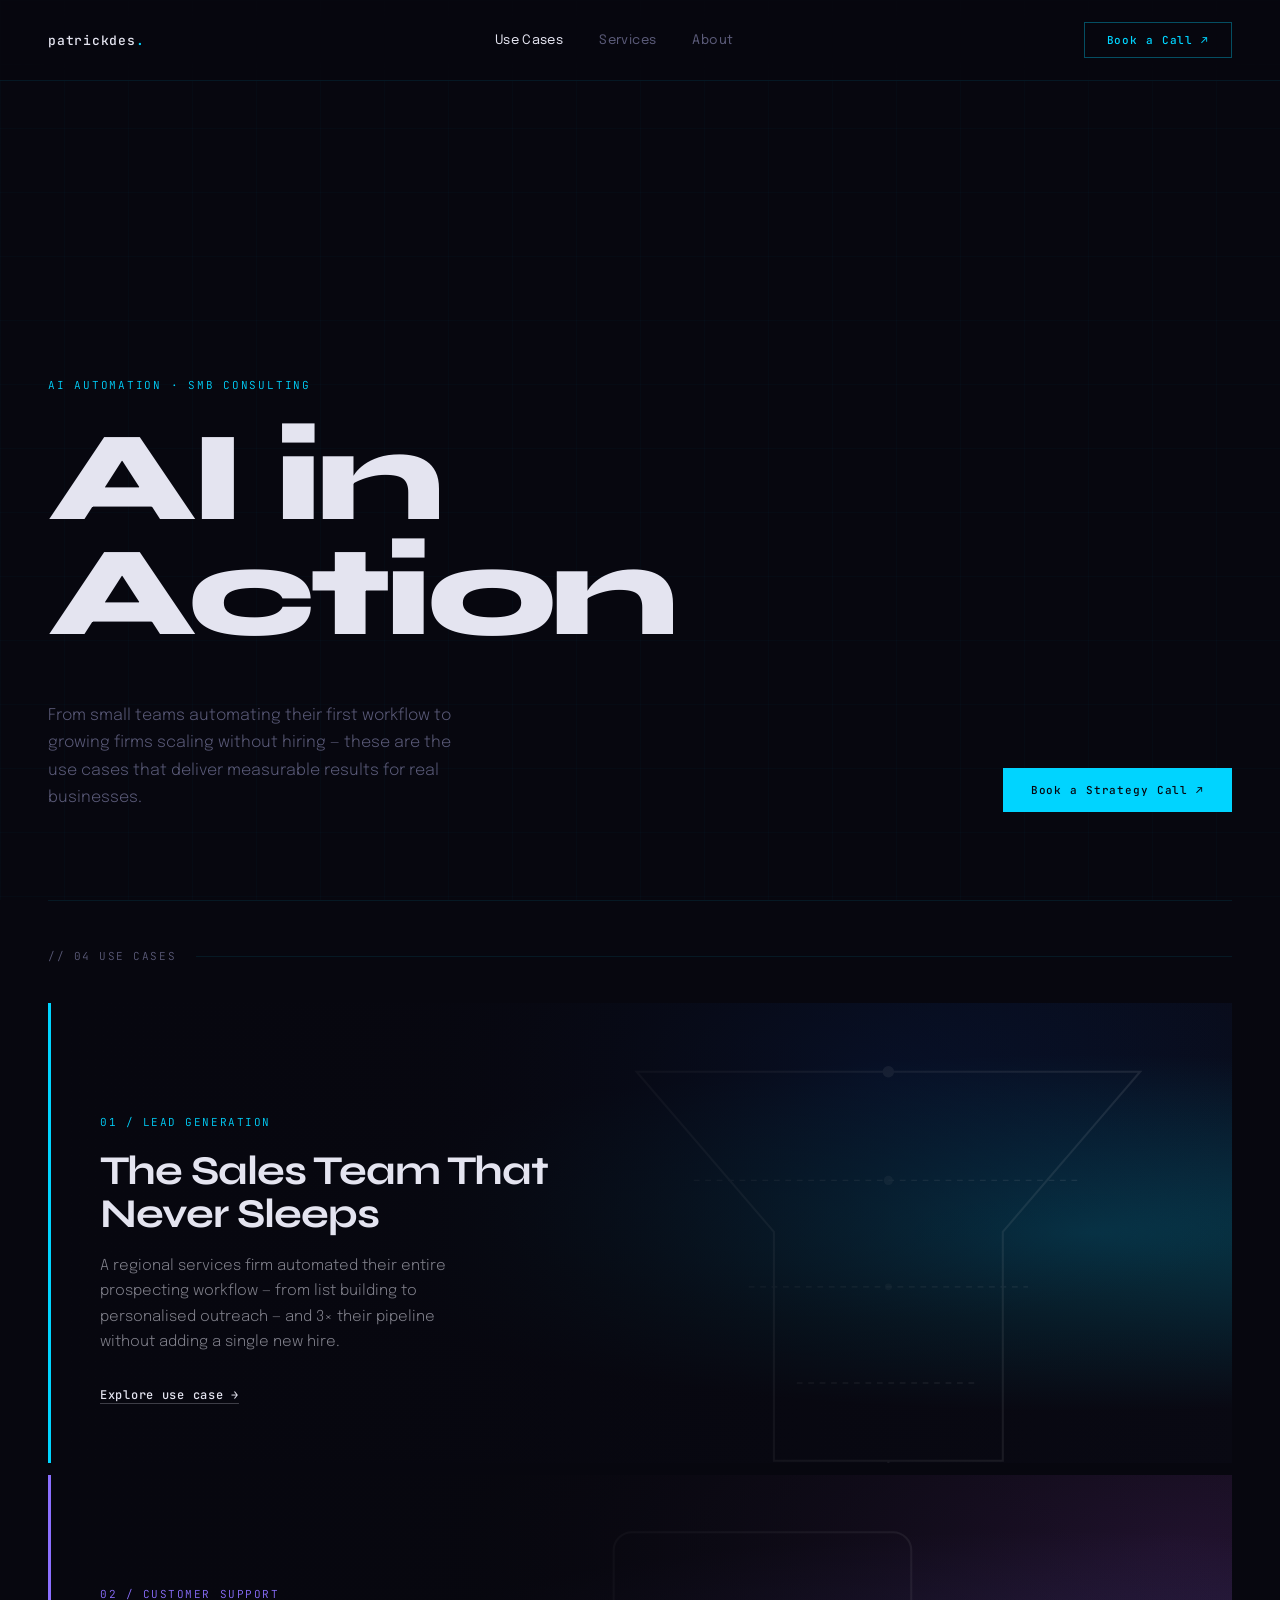
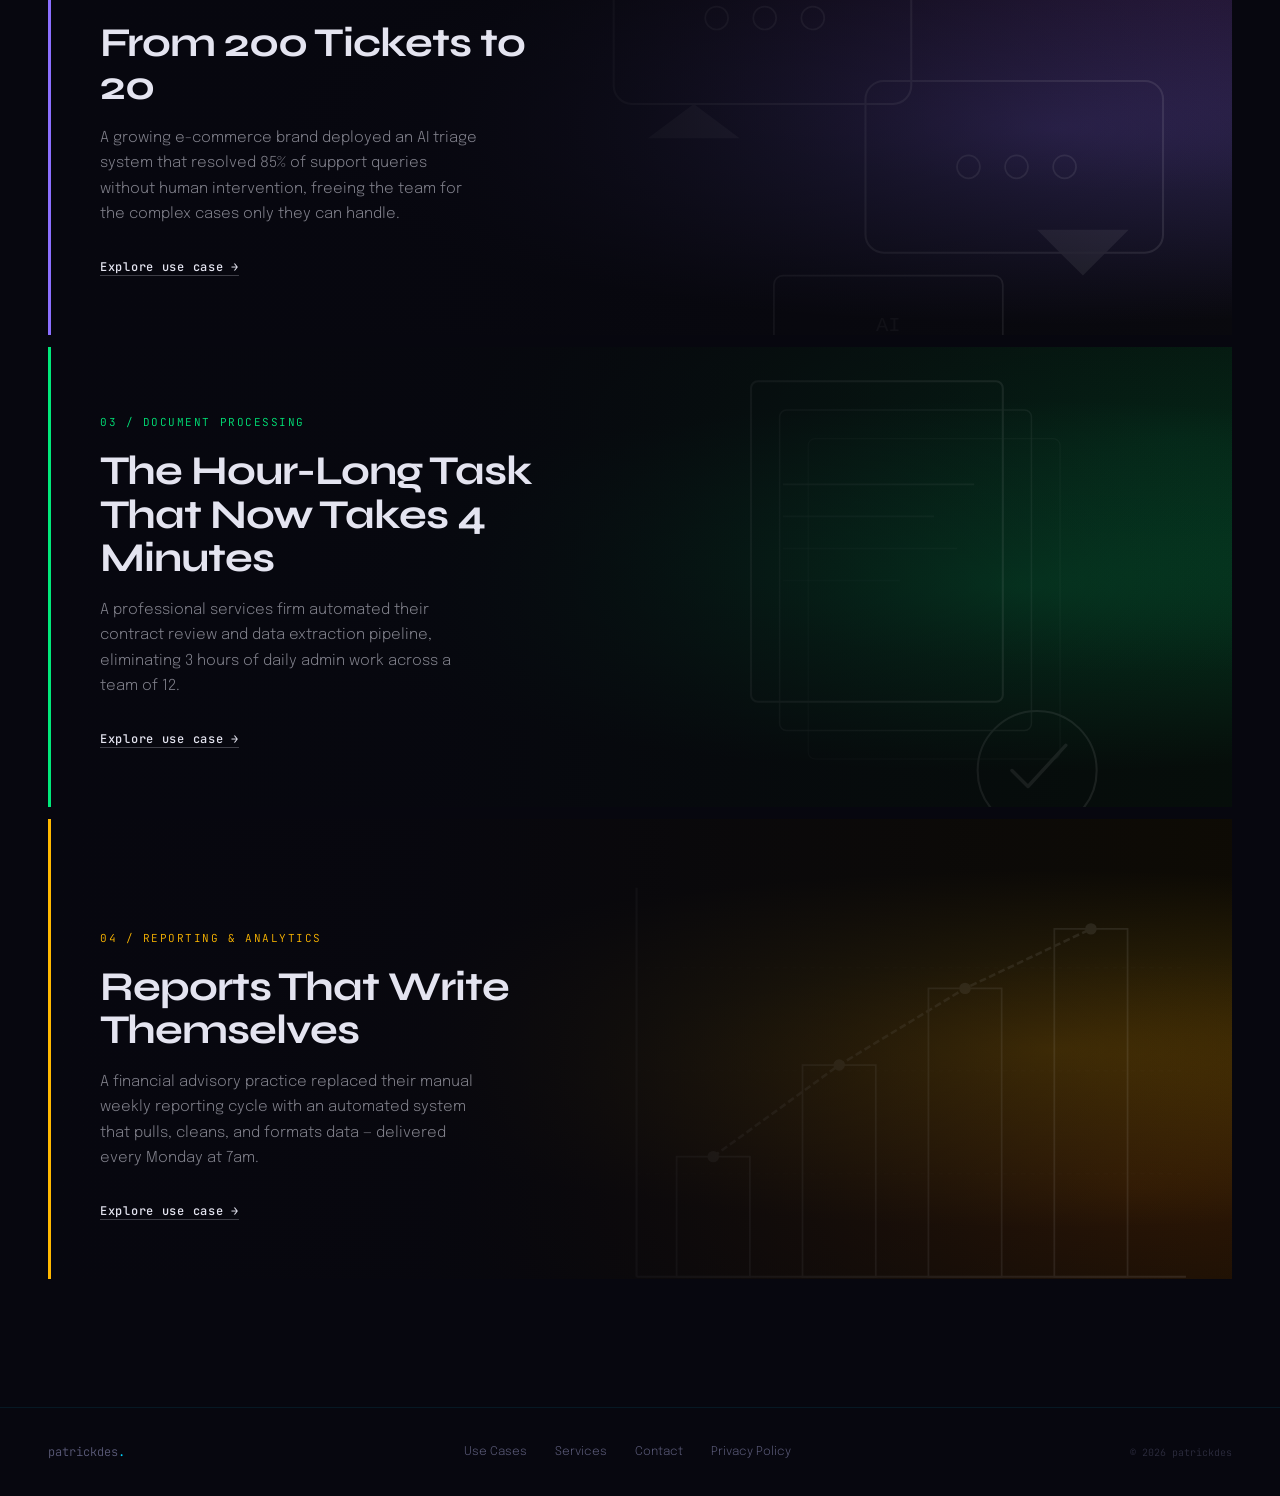
==== usecases/index.html @ 94ff2f75 "Add AI automation use cases listing page" ====
<!DOCTYPE html>
<html lang="en">
<head>
    <meta charset="UTF-8">
    <meta name="viewport" content="width=device-width, initial-scale=1.0">
    <title>AI Automation Use Cases — patrickdes</title>
    <link rel="preconnect" href="https://fonts.googleapis.com">
    <link rel="preconnect" href="https://fonts.gstatic.com" crossorigin>
    <link href="https://fonts.googleapis.com/css2?family=Syne:wght@400;700;800&family=Epilogue:ital,wght@0,300;0,400;0,500;1,300&family=JetBrains+Mono:wght@400;500&display=swap" rel="stylesheet">
    <style>
        *, *::before, *::after { box-sizing: border-box; margin: 0; padding: 0; }

        :root {
            --bg:            #07070f;
            --accent:        #00d4ff;
            --accent-purple: #8b6fff;
            --accent-green:  #00e87a;
            --accent-amber:  #ffb800;
            --text:          #e4e4f0;
            --muted:         #5a5a78;
            --border:        rgba(0, 212, 255, 0.09);
        }

        html { scroll-behavior: smooth; }

        body {
            background: var(--bg);
            color: var(--text);
            font-family: 'Epilogue', sans-serif;
            font-weight: 300;
            overflow-x: hidden;
            -webkit-font-smoothing: antialiased;
        }

        body::before {
            content: '';
            position: fixed;
            inset: 0;
            background-image:
                linear-gradient(rgba(0,212,255,0.025) 1px, transparent 1px),
                linear-gradient(90deg, rgba(0,212,255,0.025) 1px, transparent 1px);
            background-size: 64px 64px;
            pointer-events: none;
            z-index: 0;
        }

        nav {
            position: fixed;
            inset: 0 0 auto 0;
            z-index: 100;
            display: flex;
            align-items: center;
            justify-content: space-between;
            padding: 22px 48px;
            border-bottom: 1px solid var(--border);
            background: rgba(7,7,15,0.88);
            backdrop-filter: blur(18px);
            -webkit-backdrop-filter: blur(18px);
        }

        .nav-logo {
            font-family: 'JetBrains Mono', monospace;
            font-size: 13px;
            font-weight: 500;
            letter-spacing: 0.06em;
            color: var(--text);
            text-decoration: none;
        }
        .nav-logo em { color: var(--accent); font-style: normal; }

        .nav-links { display: flex; gap: 36px; }
        .nav-links a {
            font-size: 13px;
            font-weight: 400;
            letter-spacing: 0.03em;
            color: var(--muted);
            text-decoration: none;
            transition: color 0.2s;
        }
        .nav-links a:hover, .nav-links a.active { color: var(--text); }

        .btn-outline {
            font-family: 'JetBrains Mono', monospace;
            font-size: 11px;
            font-weight: 500;
            letter-spacing: 0.08em;
            padding: 10px 22px;
            border: 1px solid rgba(0,212,255,0.35);
            color: var(--accent);
            text-decoration: none;
            transition: all 0.2s;
        }
        .btn-outline:hover {
            background: rgba(0,212,255,0.07);
            border-color: var(--accent);
            box-shadow: 0 0 20px rgba(0,212,255,0.12);
        }

        .hero {
            position: relative;
            z-index: 1;
            min-height: 100vh;
            display: flex;
            flex-direction: column;
            justify-content: flex-end;
            padding: 140px 48px 88px;
        }

        .hero-eyebrow {
            font-family: 'JetBrains Mono', monospace;
            font-size: 11px;
            letter-spacing: 0.16em;
            text-transform: uppercase;
            color: var(--accent);
            margin-bottom: 28px;
            opacity: 0;
            animation: fadeUp 0.5s ease forwards 0.15s;
        }

        .hero h1 {
            font-family: 'Syne', sans-serif;
            font-weight: 800;
            font-size: clamp(64px, 10vw, 136px);
            line-height: 0.90;
            letter-spacing: -0.04em;
            color: var(--text);
            max-width: 820px;
            margin-bottom: 52px;
            opacity: 0;
            animation: fadeUp 0.65s ease forwards 0.3s;
        }

        .hero-row {
            display: flex;
            align-items: flex-end;
            justify-content: space-between;
            gap: 40px;
            opacity: 0;
            animation: fadeUp 0.55s ease forwards 0.48s;
        }

        .hero-desc {
            max-width: 420px;
            font-size: 16px;
            line-height: 1.72;
            color: var(--muted);
        }

        .btn-primary {
            font-family: 'JetBrains Mono', monospace;
            font-size: 11px;
            font-weight: 500;
            letter-spacing: 0.08em;
            padding: 15px 28px;
            background: var(--accent);
            color: #07070f;
            text-decoration: none;
            white-space: nowrap;
            flex-shrink: 0;
            display: inline-flex;
            align-items: center;
            gap: 8px;
            transition: all 0.22s;
        }
        .btn-primary:hover {
            background: #2ddeff;
            transform: translateY(-2px);
            box-shadow: 0 10px 36px rgba(0,212,255,0.28);
        }

        .cases {
            position: relative;
            z-index: 1;
            padding: 0 48px 128px;
        }

        .cases-header {
            display: flex;
            align-items: center;
            gap: 20px;
            border-top: 1px solid var(--border);
            padding: 48px 0 40px;
            opacity: 0;
            animation: fadeUp 0.5s ease forwards 0.6s;
        }

        .cases-label {
            font-family: 'JetBrains Mono', monospace;
            font-size: 11px;
            letter-spacing: 0.14em;
            text-transform: uppercase;
            color: var(--muted);
        }

        .cases-divider { flex: 1; height: 1px; background: var(--border); }

        .case-list { display: flex; flex-direction: column; gap: 12px; }

        .case-card {
            position: relative;
            min-height: 460px;
            overflow: hidden;
            display: flex;
            cursor: pointer;
            text-decoration: none;
        }

        .case-card::before {
            content: '';
            position: absolute;
            left: 0; top: 0; bottom: 0;
            width: 3px;
            z-index: 4;
            transition: box-shadow 0.35s ease;
        }
        .case-card:nth-child(1)::before { background: var(--accent); }
        .case-card:nth-child(2)::before { background: var(--accent-purple); }
        .case-card:nth-child(3)::before { background: var(--accent-green); }
        .case-card:nth-child(4)::before { background: var(--accent-amber); }

        .case-card:nth-child(1):hover::before { box-shadow: 0 0 24px var(--accent), 0 0 48px rgba(0,212,255,0.4); }
        .case-card:nth-child(2):hover::before { box-shadow: 0 0 24px var(--accent-purple), 0 0 48px rgba(139,111,255,0.4); }
        .case-card:nth-child(3):hover::before { box-shadow: 0 0 24px var(--accent-green), 0 0 48px rgba(0,232,122,0.4); }
        .case-card:nth-child(4):hover::before { box-shadow: 0 0 24px var(--accent-amber), 0 0 48px rgba(255,184,0,0.4); }

        .card-bg {
            position: absolute;
            inset: 0;
            transition: transform 0.7s cubic-bezier(0.25,0.46,0.45,0.94);
        }
        .case-card:hover .card-bg { transform: scale(1.04); }

        .case-card:nth-child(1) .card-bg {
            background:
                radial-gradient(ellipse at 88% 50%, rgba(0,212,255,0.24) 0%, transparent 55%),
                radial-gradient(ellipse at 70% 15%, rgba(0,80,210,0.18) 0%, transparent 45%),
                #090913;
        }
        .case-card:nth-child(2) .card-bg {
            background:
                radial-gradient(ellipse at 85% 55%, rgba(139,111,255,0.28) 0%, transparent 55%),
                radial-gradient(ellipse at 95% 15%, rgba(190,80,255,0.14) 0%, transparent 45%),
                #09090e;
        }
        .case-card:nth-child(3) .card-bg {
            background:
                radial-gradient(ellipse at 82% 52%, rgba(0,232,122,0.2) 0%, transparent 55%),
                radial-gradient(ellipse at 95% 20%, rgba(0,180,100,0.14) 0%, transparent 45%),
                #060e0a;
        }
        .case-card:nth-child(4) .card-bg {
            background:
                radial-gradient(ellipse at 85% 50%, rgba(255,184,0,0.22) 0%, transparent 55%),
                radial-gradient(ellipse at 92% 80%, rgba(255,100,0,0.14) 0%, transparent 45%),
                #0e0b04;
        }

        .card-art {
            position: absolute;
            right: 0; top: 0; bottom: 0;
            width: 58%;
            opacity: 0.1;
            transition: opacity 0.45s ease;
            pointer-events: none;
        }
        .case-card:hover .card-art { opacity: 0.18; }

        .card-overlay {
            position: absolute;
            inset: 0;
            background: linear-gradient(90deg, #07070f 0%, rgba(7,7,15,0.92) 32%, rgba(7,7,15,0.55) 60%, rgba(7,7,15,0.05) 100%);
            pointer-events: none;
            z-index: 2;
        }

        .card-content {
            position: relative;
            z-index: 3;
            padding: 60px 52px;
            display: flex;
            flex-direction: column;
            justify-content: flex-end;
            max-width: 560px;
        }

        .card-tag {
            font-family: 'JetBrains Mono', monospace;
            font-size: 11px;
            letter-spacing: 0.14em;
            text-transform: uppercase;
            margin-bottom: 20px;
        }
        .case-card:nth-child(1) .card-tag { color: var(--accent); }
        .case-card:nth-child(2) .card-tag { color: var(--accent-purple); }
        .case-card:nth-child(3) .card-tag { color: var(--accent-green); }
        .case-card:nth-child(4) .card-tag { color: var(--accent-amber); }

        .card-content h2 {
            font-family: 'Syne', sans-serif;
            font-weight: 700;
            font-size: clamp(26px, 3.2vw, 42px);
            line-height: 1.07;
            letter-spacing: -0.025em;
            color: var(--text);
            margin-bottom: 18px;
        }

        .card-content p {
            font-size: 15px;
            line-height: 1.68;
            color: rgba(228,228,240,0.55);
            margin-bottom: 32px;
            max-width: 380px;
        }

        .discover-link {
            font-family: 'JetBrains Mono', monospace;
            font-size: 12px;
            font-weight: 500;
            letter-spacing: 0.06em;
            color: var(--text);
            text-decoration: underline;
            text-underline-offset: 4px;
            text-decoration-color: rgba(228,228,240,0.25);
            display: inline-flex;
            align-items: center;
            gap: 6px;
            transition: all 0.2s;
        }
        .case-card:nth-child(1):hover .discover-link { color: var(--accent); text-decoration-color: var(--accent); }
        .case-card:nth-child(2):hover .discover-link { color: var(--accent-purple); text-decoration-color: var(--accent-purple); }
        .case-card:nth-child(3):hover .discover-link { color: var(--accent-green); text-decoration-color: var(--accent-green); }
        .case-card:nth-child(4):hover .discover-link { color: var(--accent-amber); text-decoration-color: var(--accent-amber); }

        footer {
            position: relative;
            z-index: 1;
            border-top: 1px solid var(--border);
            padding: 36px 48px;
            display: flex;
            align-items: center;
            justify-content: space-between;
        }

        .footer-logo { font-family: 'JetBrains Mono', monospace; font-size: 12px; color: var(--muted); }
        .footer-logo em { color: var(--accent); font-style: normal; }
        .footer-links { display: flex; gap: 28px; }
        .footer-links a { font-size: 12px; font-weight: 300; color: var(--muted); text-decoration: none; transition: color 0.2s; }
        .footer-links a:hover { color: var(--text); }
        .footer-copy { font-family: 'JetBrains Mono', monospace; font-size: 10px; color: var(--muted); opacity: 0.45; }

        @keyframes fadeUp {
            from { opacity: 0; transform: translateY(22px); }
            to   { opacity: 1; transform: translateY(0); }
        }

        .case-card {
            opacity: 0;
            transform: translateY(18px);
            transition: opacity 0.55s ease, transform 0.55s ease;
        }
        .case-card.visible { opacity: 1; transform: translateY(0); }

        @media (max-width: 768px) {
            nav { padding: 18px 24px; }
            .nav-links { display: none; }
            .hero { padding: 110px 24px 64px; }
            .hero-row { flex-direction: column; align-items: flex-start; gap: 28px; }
            .cases { padding: 0 24px 80px; }
            .card-content { padding: 40px 28px; max-width: 100%; }
            .case-card { min-height: 380px; }
            footer { padding: 28px 24px; flex-direction: column; gap: 20px; text-align: center; }
            .footer-links { flex-wrap: wrap; justify-content: center; gap: 16px; }
        }
    </style>
</head>
<body>

    <nav>
        <a href="/" class="nav-logo">patrickdes<em>.</em></a>
        <div class="nav-links">
            <a href="./" class="active">Use Cases</a>
            <a href="/services">Services</a>
            <a href="/about">About</a>
        </div>
        <a href="/#contact" class="btn-outline">Book a Call ↗</a>
    </nav>

    <section class="hero">
        <div class="hero-eyebrow">AI Automation · SMB Consulting</div>
        <h1>AI in<br>Action</h1>
        <div class="hero-row">
            <p class="hero-desc">From small teams automating their first workflow to growing firms scaling without hiring — these are the use cases that deliver measurable results for real businesses.</p>
            <a href="/#contact" class="btn-primary">Book a Strategy Call ↗</a>
        </div>
    </section>

    <section class="cases">
        <div class="cases-header">
            <span class="cases-label">// 04 Use Cases</span>
            <div class="cases-divider"></div>
        </div>

        <div class="case-list">

            <a href="./lead-generation.html" class="case-card">
                <div class="card-bg"></div>
                <svg class="card-art" viewBox="0 0 600 460" fill="none" preserveAspectRatio="xMidYMid slice">
                    <path d="M80 60 L520 60 L400 200 L400 400 L200 400 L200 200 Z" stroke="white" stroke-width="1.8" fill="none"/>
                    <line x1="130" y1="155" x2="470" y2="155" stroke="white" stroke-width="1.2" stroke-dasharray="5 5"/>
                    <line x1="178" y1="248" x2="422" y2="248" stroke="white" stroke-width="1.2" stroke-dasharray="5 5"/>
                    <line x1="220" y1="332" x2="380" y2="332" stroke="white" stroke-width="1.2" stroke-dasharray="5 5"/>
                    <circle cx="300" cy="460" r="44" stroke="white" stroke-width="1.8" fill="none"/>
                    <line x1="300" y1="400" x2="300" y2="416" stroke="white" stroke-width="1.8"/>
                    <circle cx="300" cy="460" r="8" fill="white" opacity="0.6"/>
                    <circle cx="300" cy="60" r="5" fill="white"/>
                    <circle cx="300" cy="155" r="4" fill="white" opacity="0.7"/>
                    <circle cx="300" cy="248" r="3" fill="white" opacity="0.5"/>
                </svg>
                <div class="card-overlay"></div>
                <div class="card-content">
                    <div class="card-tag">01 / Lead Generation</div>
                    <h2>The Sales Team That Never Sleeps</h2>
                    <p>A regional services firm automated their entire prospecting workflow — from list building to personalised outreach — and 3× their pipeline without adding a single new hire.</p>
                    <span class="discover-link">Explore use case →</span>
                </div>
            </a>

            <a href="./lead-generation.html" class="case-card">
                <div class="card-bg"></div>
                <svg class="card-art" viewBox="0 0 600 460" fill="none" preserveAspectRatio="xMidYMid slice">
                    <rect x="60" y="50" width="260" height="150" rx="16" stroke="white" stroke-width="1.8" fill="none"/>
                    <path d="M90 230 L130 200 L170 230" fill="white" opacity="0.8"/>
                    <rect x="280" y="180" width="260" height="150" rx="16" stroke="white" stroke-width="1.8" fill="none"/>
                    <path d="M510 310 L470 350 L430 310" fill="white" opacity="0.8"/>
                    <circle cx="150" cy="125" r="10" stroke="white" stroke-width="1.5" fill="none"/>
                    <circle cx="192" cy="125" r="10" stroke="white" stroke-width="1.5" fill="none"/>
                    <circle cx="234" cy="125" r="10" stroke="white" stroke-width="1.5" fill="none"/>
                    <circle cx="370" cy="255" r="10" stroke="white" stroke-width="1.5" fill="none"/>
                    <circle cx="412" cy="255" r="10" stroke="white" stroke-width="1.5" fill="none"/>
                    <circle cx="454" cy="255" r="10" stroke="white" stroke-width="1.5" fill="none"/>
                    <rect x="200" y="350" width="200" height="80" rx="8" stroke="white" stroke-width="1.5" fill="none"/>
                    <text x="300" y="398" text-anchor="middle" fill="white" font-size="18" opacity="0.6" font-family="monospace">AI</text>
                </svg>
                <div class="card-overlay"></div>
                <div class="card-content">
                    <div class="card-tag">02 / Customer Support</div>
                    <h2>From 200 Tickets to 20</h2>
                    <p>A growing e-commerce brand deployed an AI triage system that resolved 85% of support queries without human intervention, freeing the team for the complex cases only they can handle.</p>
                    <span class="discover-link">Explore use case →</span>
                </div>
            </a>

            <a href="./lead-generation.html" class="case-card">
                <div class="card-bg"></div>
                <svg class="card-art" viewBox="0 0 600 460" fill="none" preserveAspectRatio="xMidYMid slice">
                    <rect x="180" y="30" width="220" height="280" rx="6" stroke="white" stroke-width="1.8" fill="none"/>
                    <rect x="205" y="55" width="220" height="280" rx="6" stroke="white" stroke-width="1.3" fill="none" opacity="0.7"/>
                    <rect x="230" y="80" width="220" height="280" rx="6" stroke="white" stroke-width="1" fill="none" opacity="0.4"/>
                    <line x1="208" y1="120" x2="375" y2="120" stroke="white" stroke-width="1.4" opacity="0.7"/>
                    <line x1="208" y1="148" x2="340" y2="148" stroke="white" stroke-width="1.4" opacity="0.5"/>
                    <line x1="208" y1="176" x2="360" y2="176" stroke="white" stroke-width="1.4" opacity="0.35"/>
                    <line x1="208" y1="204" x2="310" y2="204" stroke="white" stroke-width="1.4" opacity="0.25"/>
                    <circle cx="430" cy="370" r="52" stroke="white" stroke-width="1.8" fill="none"/>
                    <path d="M408 370 L422 384 L455 348" stroke="white" stroke-width="3" stroke-linecap="round" stroke-linejoin="round"/>
                </svg>
                <div class="card-overlay"></div>
                <div class="card-content">
                    <div class="card-tag">03 / Document Processing</div>
                    <h2>The Hour-Long Task That Now Takes 4 Minutes</h2>
                    <p>A professional services firm automated their contract review and data extraction pipeline, eliminating 3 hours of daily admin work across a team of 12.</p>
                    <span class="discover-link">Explore use case →</span>
                </div>
            </a>

            <a href="./lead-generation.html" class="case-card">
                <div class="card-bg"></div>
                <svg class="card-art" viewBox="0 0 600 460" fill="none" preserveAspectRatio="xMidYMid slice">
                    <line x1="80" y1="400" x2="560" y2="400" stroke="white" stroke-width="1.8"/>
                    <line x1="80" y1="400" x2="80" y2="60" stroke="white" stroke-width="1.8"/>
                    <line x1="80" y1="310" x2="560" y2="310" stroke="white" stroke-width="0.8" opacity="0.2" stroke-dasharray="4 4"/>
                    <line x1="80" y1="220" x2="560" y2="220" stroke="white" stroke-width="0.8" opacity="0.2" stroke-dasharray="4 4"/>
                    <line x1="80" y1="130" x2="560" y2="130" stroke="white" stroke-width="0.8" opacity="0.2" stroke-dasharray="4 4"/>
                    <rect x="115" y="295" width="64" height="105" stroke="white" stroke-width="1.5" fill="none"/>
                    <rect x="225" y="215" width="64" height="185" stroke="white" stroke-width="1.5" fill="none"/>
                    <rect x="335" y="148" width="64" height="252" stroke="white" stroke-width="1.5" fill="none"/>
                    <rect x="445" y="96" width="64" height="304" stroke="white" stroke-width="1.5" fill="none"/>
                    <polyline points="147,295 257,215 367,148 477,96" stroke="white" stroke-width="2.2" stroke-dasharray="6 3" fill="none"/>
                    <circle cx="147" cy="295" r="5" fill="white"/>
                    <circle cx="257" cy="215" r="5" fill="white"/>
                    <circle cx="367" cy="148" r="5" fill="white"/>
                    <circle cx="477" cy="96" r="5" fill="white"/>
                </svg>
                <div class="card-overlay"></div>
                <div class="card-content">
                    <div class="card-tag">04 / Reporting & Analytics</div>
                    <h2>Reports That Write Themselves</h2>
                    <p>A financial advisory practice replaced their manual weekly reporting cycle with an automated system that pulls, cleans, and formats data — delivered every Monday at 7am.</p>
                    <span class="discover-link">Explore use case →</span>
                </div>
            </a>

        </div>
    </section>

    <footer>
        <div class="footer-logo">patrickdes<em>.</em></div>
        <div class="footer-links">
            <a href="./">Use Cases</a>
            <a href="/services">Services</a>
            <a href="/#contact">Contact</a>
            <a href="/privacy">Privacy Policy</a>
        </div>
        <div class="footer-copy">© 2026 patrickdes</div>
    </footer>

    <script>
        const cards = document.querySelectorAll('.case-card');
        const io = new IntersectionObserver((entries) => {
            entries.forEach((entry, i) => {
                if (entry.isIntersecting) {
                    const idx = [...cards].indexOf(entry.target);
                    entry.target.style.transitionDelay = `${idx * 0.08}s`;
                    entry.target.classList.add('visible');
                    io.unobserve(entry.target);
                }
            });
        }, { threshold: 0.12 });
        cards.forEach(c => io.observe(c));
    </script>

</body>
</html>
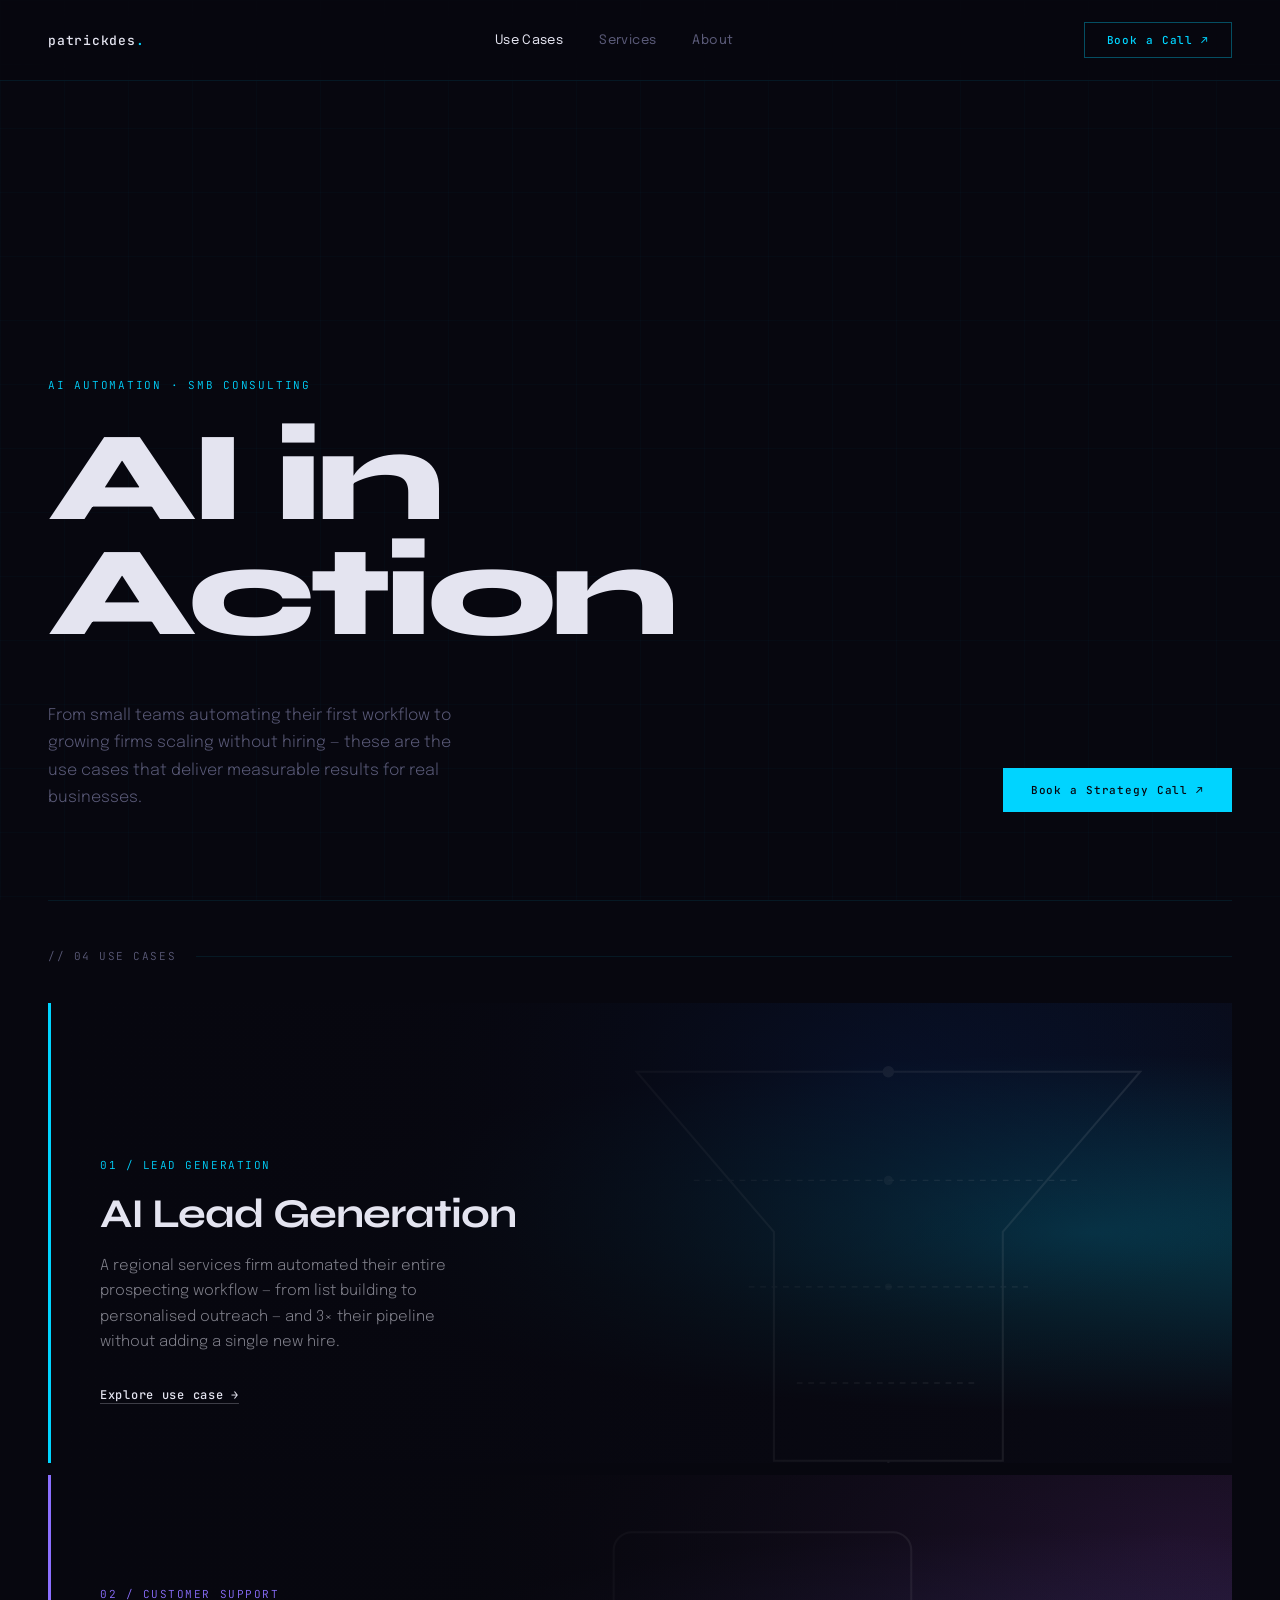
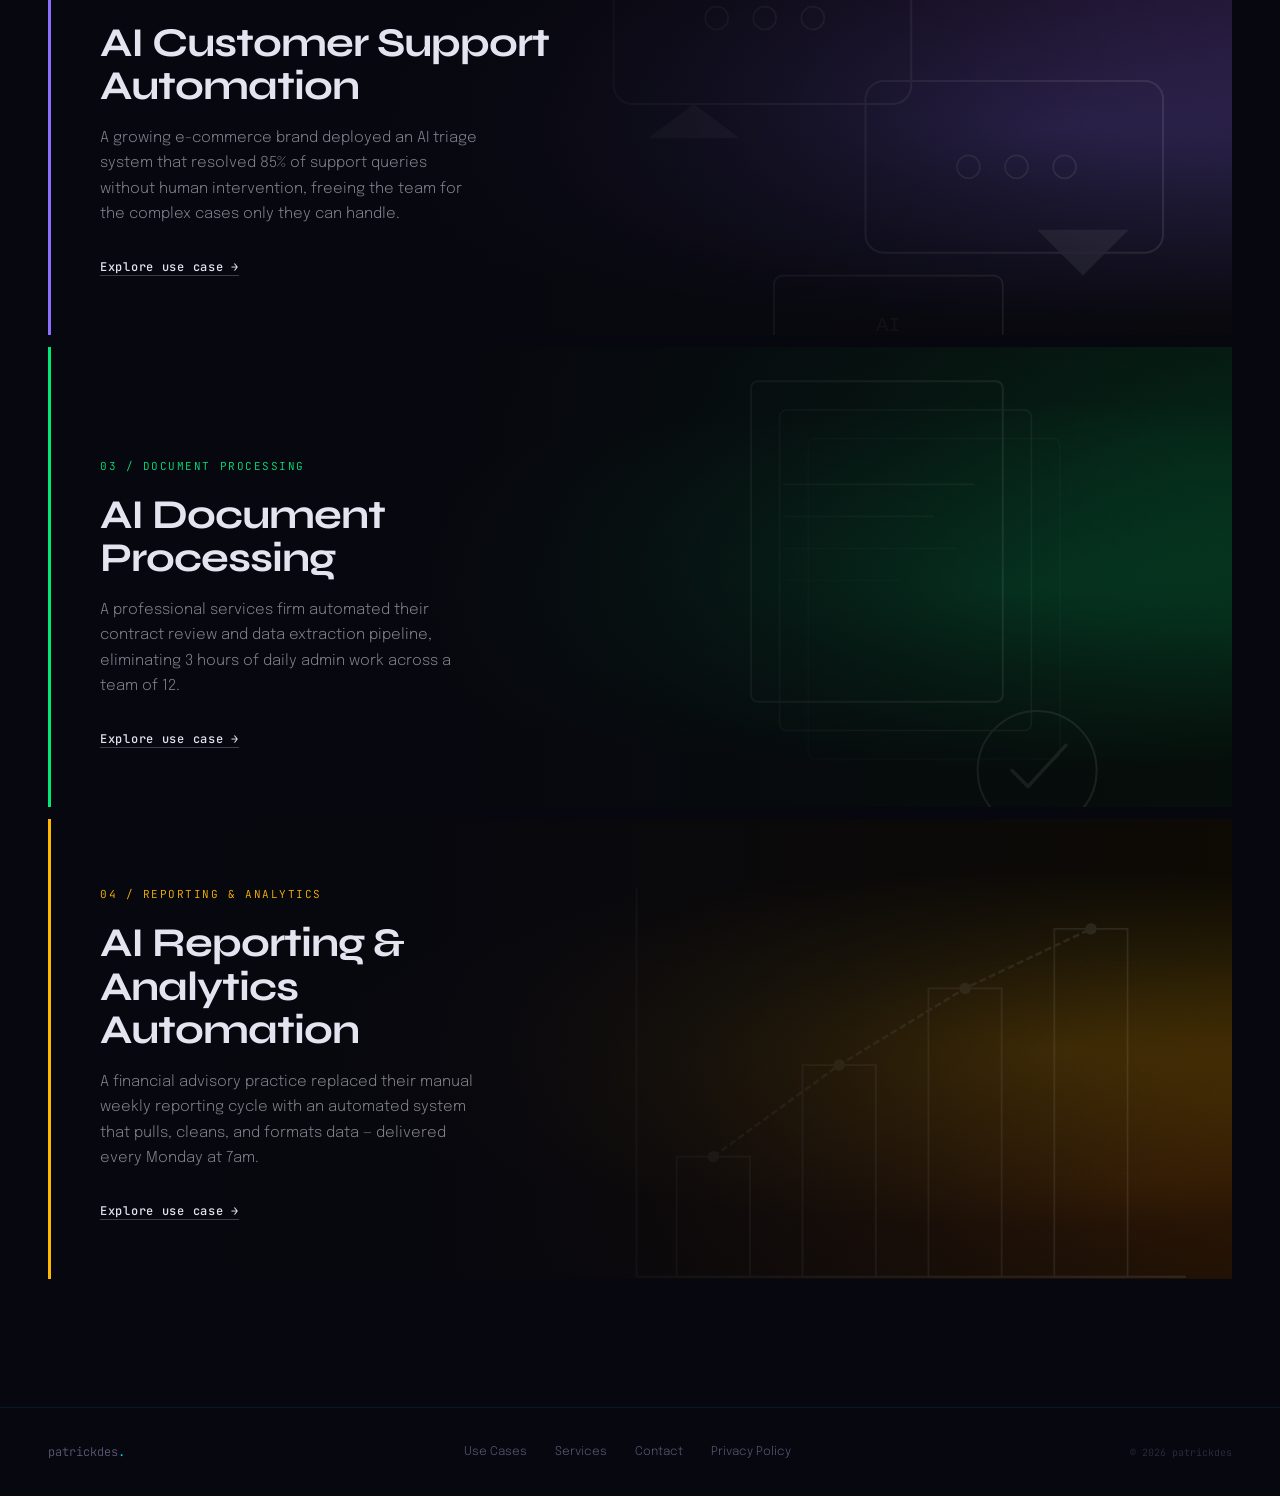
==== commit d5146734: "Align use case pages with main-site tone and messaging" ====
--- a/usecases/index.html
+++ b/usecases/index.html
@@ -70,8 +70,7 @@
 
         .nav-links { display: flex; gap: 36px; }
         .nav-links a {
-            font-size: 13px;
-            font-weight: 400;
+            font-size: 13px; font-weight: 400;
             letter-spacing: 0.03em;
             color: var(--muted);
             text-decoration: none;
@@ -81,8 +80,7 @@
 
         .btn-outline {
             font-family: 'JetBrains Mono', monospace;
-            font-size: 11px;
-            font-weight: 500;
+            font-size: 11px; font-weight: 500;
             letter-spacing: 0.08em;
             padding: 10px 22px;
             border: 1px solid rgba(0,212,255,0.35);
@@ -148,8 +146,7 @@
 
         .btn-primary {
             font-family: 'JetBrains Mono', monospace;
-            font-size: 11px;
-            font-weight: 500;
+            font-size: 11px; font-weight: 500;
             letter-spacing: 0.08em;
             padding: 15px 28px;
             background: var(--accent);
@@ -224,35 +221,26 @@
         .case-card:nth-child(4):hover::before { box-shadow: 0 0 24px var(--accent-amber), 0 0 48px rgba(255,184,0,0.4); }
 
         .card-bg {
-            position: absolute;
-            inset: 0;
+            position: absolute; inset: 0;
             transition: transform 0.7s cubic-bezier(0.25,0.46,0.45,0.94);
         }
         .case-card:hover .card-bg { transform: scale(1.04); }
 
         .case-card:nth-child(1) .card-bg {
-            background:
-                radial-gradient(ellipse at 88% 50%, rgba(0,212,255,0.24) 0%, transparent 55%),
-                radial-gradient(ellipse at 70% 15%, rgba(0,80,210,0.18) 0%, transparent 45%),
-                #090913;
+            background: radial-gradient(ellipse at 88% 50%, rgba(0,212,255,0.24) 0%, transparent 55%),
+                radial-gradient(ellipse at 70% 15%, rgba(0,80,210,0.18) 0%, transparent 45%), #090913;
         }
         .case-card:nth-child(2) .card-bg {
-            background:
-                radial-gradient(ellipse at 85% 55%, rgba(139,111,255,0.28) 0%, transparent 55%),
-                radial-gradient(ellipse at 95% 15%, rgba(190,80,255,0.14) 0%, transparent 45%),
-                #09090e;
+            background: radial-gradient(ellipse at 85% 55%, rgba(139,111,255,0.28) 0%, transparent 55%),
+                radial-gradient(ellipse at 95% 15%, rgba(190,80,255,0.14) 0%, transparent 45%), #09090e;
         }
         .case-card:nth-child(3) .card-bg {
-            background:
-                radial-gradient(ellipse at 82% 52%, rgba(0,232,122,0.2) 0%, transparent 55%),
-                radial-gradient(ellipse at 95% 20%, rgba(0,180,100,0.14) 0%, transparent 45%),
-                #060e0a;
+            background: radial-gradient(ellipse at 82% 52%, rgba(0,232,122,0.2) 0%, transparent 55%),
+                radial-gradient(ellipse at 95% 20%, rgba(0,180,100,0.14) 0%, transparent 45%), #060e0a;
         }
         .case-card:nth-child(4) .card-bg {
-            background:
-                radial-gradient(ellipse at 85% 50%, rgba(255,184,0,0.22) 0%, transparent 55%),
-                radial-gradient(ellipse at 92% 80%, rgba(255,100,0,0.14) 0%, transparent 45%),
-                #0e0b04;
+            background: radial-gradient(ellipse at 85% 50%, rgba(255,184,0,0.22) 0%, transparent 55%),
+                radial-gradient(ellipse at 92% 80%, rgba(255,100,0,0.14) 0%, transparent 45%), #0e0b04;
         }
 
         .card-art {
@@ -266,8 +254,7 @@
         .case-card:hover .card-art { opacity: 0.18; }
 
         .card-overlay {
-            position: absolute;
-            inset: 0;
+            position: absolute; inset: 0;
             background: linear-gradient(90deg, #07070f 0%, rgba(7,7,15,0.92) 32%, rgba(7,7,15,0.55) 60%, rgba(7,7,15,0.05) 100%);
             pointer-events: none;
             z-index: 2;
@@ -315,8 +302,7 @@
 
         .discover-link {
             font-family: 'JetBrains Mono', monospace;
-            font-size: 12px;
-            font-weight: 500;
+            font-size: 12px; font-weight: 500;
             letter-spacing: 0.06em;
             color: var(--text);
             text-decoration: underline;
@@ -420,13 +406,13 @@
                 <div class="card-overlay"></div>
                 <div class="card-content">
                     <div class="card-tag">01 / Lead Generation</div>
-                    <h2>The Sales Team That Never Sleeps</h2>
+                    <h2>AI Lead Generation</h2>
                     <p>A regional services firm automated their entire prospecting workflow — from list building to personalised outreach — and 3× their pipeline without adding a single new hire.</p>
                     <span class="discover-link">Explore use case →</span>
                 </div>
             </a>
 
-            <a href="./lead-generation.html" class="case-card">
+            <a href="./customer-support.html" class="case-card">
                 <div class="card-bg"></div>
                 <svg class="card-art" viewBox="0 0 600 460" fill="none" preserveAspectRatio="xMidYMid slice">
                     <rect x="60" y="50" width="260" height="150" rx="16" stroke="white" stroke-width="1.8" fill="none"/>
@@ -445,18 +431,18 @@
                 <div class="card-overlay"></div>
                 <div class="card-content">
                     <div class="card-tag">02 / Customer Support</div>
-                    <h2>From 200 Tickets to 20</h2>
+                    <h2>AI Customer Support Automation</h2>
                     <p>A growing e-commerce brand deployed an AI triage system that resolved 85% of support queries without human intervention, freeing the team for the complex cases only they can handle.</p>
                     <span class="discover-link">Explore use case →</span>
                 </div>
             </a>
 
-            <a href="./lead-generation.html" class="case-card">
+            <a href="./document-processing.html" class="case-card">
                 <div class="card-bg"></div>
                 <svg class="card-art" viewBox="0 0 600 460" fill="none" preserveAspectRatio="xMidYMid slice">
-                    <rect x="180" y="30" width="220" height="280" rx="6" stroke="white" stroke-width="1.8" fill="none"/>
-                    <rect x="205" y="55" width="220" height="280" rx="6" stroke="white" stroke-width="1.3" fill="none" opacity="0.7"/>
-                    <rect x="230" y="80" width="220" height="280" rx="6" stroke="white" stroke-width="1" fill="none" opacity="0.4"/>
+                    <rect x="180" y="30"  width="220" height="280" rx="6" stroke="white" stroke-width="1.8" fill="none"/>
+                    <rect x="205" y="55"  width="220" height="280" rx="6" stroke="white" stroke-width="1.3" fill="none" opacity="0.7"/>
+                    <rect x="230" y="80"  width="220" height="280" rx="6" stroke="white" stroke-width="1"   fill="none" opacity="0.4"/>
                     <line x1="208" y1="120" x2="375" y2="120" stroke="white" stroke-width="1.4" opacity="0.7"/>
                     <line x1="208" y1="148" x2="340" y2="148" stroke="white" stroke-width="1.4" opacity="0.5"/>
                     <line x1="208" y1="176" x2="360" y2="176" stroke="white" stroke-width="1.4" opacity="0.35"/>
@@ -467,34 +453,34 @@
                 <div class="card-overlay"></div>
                 <div class="card-content">
                     <div class="card-tag">03 / Document Processing</div>
-                    <h2>The Hour-Long Task That Now Takes 4 Minutes</h2>
+                    <h2>AI Document Processing</h2>
                     <p>A professional services firm automated their contract review and data extraction pipeline, eliminating 3 hours of daily admin work across a team of 12.</p>
                     <span class="discover-link">Explore use case →</span>
                 </div>
             </a>
 
-            <a href="./lead-generation.html" class="case-card">
+            <a href="./reporting-analytics.html" class="case-card">
                 <div class="card-bg"></div>
                 <svg class="card-art" viewBox="0 0 600 460" fill="none" preserveAspectRatio="xMidYMid slice">
                     <line x1="80" y1="400" x2="560" y2="400" stroke="white" stroke-width="1.8"/>
-                    <line x1="80" y1="400" x2="80" y2="60" stroke="white" stroke-width="1.8"/>
+                    <line x1="80" y1="400" x2="80"  y2="60"  stroke="white" stroke-width="1.8"/>
                     <line x1="80" y1="310" x2="560" y2="310" stroke="white" stroke-width="0.8" opacity="0.2" stroke-dasharray="4 4"/>
                     <line x1="80" y1="220" x2="560" y2="220" stroke="white" stroke-width="0.8" opacity="0.2" stroke-dasharray="4 4"/>
                     <line x1="80" y1="130" x2="560" y2="130" stroke="white" stroke-width="0.8" opacity="0.2" stroke-dasharray="4 4"/>
                     <rect x="115" y="295" width="64" height="105" stroke="white" stroke-width="1.5" fill="none"/>
                     <rect x="225" y="215" width="64" height="185" stroke="white" stroke-width="1.5" fill="none"/>
                     <rect x="335" y="148" width="64" height="252" stroke="white" stroke-width="1.5" fill="none"/>
-                    <rect x="445" y="96" width="64" height="304" stroke="white" stroke-width="1.5" fill="none"/>
+                    <rect x="445" y="96"  width="64" height="304" stroke="white" stroke-width="1.5" fill="none"/>
                     <polyline points="147,295 257,215 367,148 477,96" stroke="white" stroke-width="2.2" stroke-dasharray="6 3" fill="none"/>
                     <circle cx="147" cy="295" r="5" fill="white"/>
                     <circle cx="257" cy="215" r="5" fill="white"/>
                     <circle cx="367" cy="148" r="5" fill="white"/>
-                    <circle cx="477" cy="96" r="5" fill="white"/>
+                    <circle cx="477" cy="96"  r="5" fill="white"/>
                 </svg>
                 <div class="card-overlay"></div>
                 <div class="card-content">
-                    <div class="card-tag">04 / Reporting & Analytics</div>
-                    <h2>Reports That Write Themselves</h2>
+                    <div class="card-tag">04 / Reporting &amp; Analytics</div>
+                    <h2>AI Reporting &amp; Analytics Automation</h2>
                     <p>A financial advisory practice replaced their manual weekly reporting cycle with an automated system that pulls, cleans, and formats data — delivered every Monday at 7am.</p>
                     <span class="discover-link">Explore use case →</span>
                 </div>
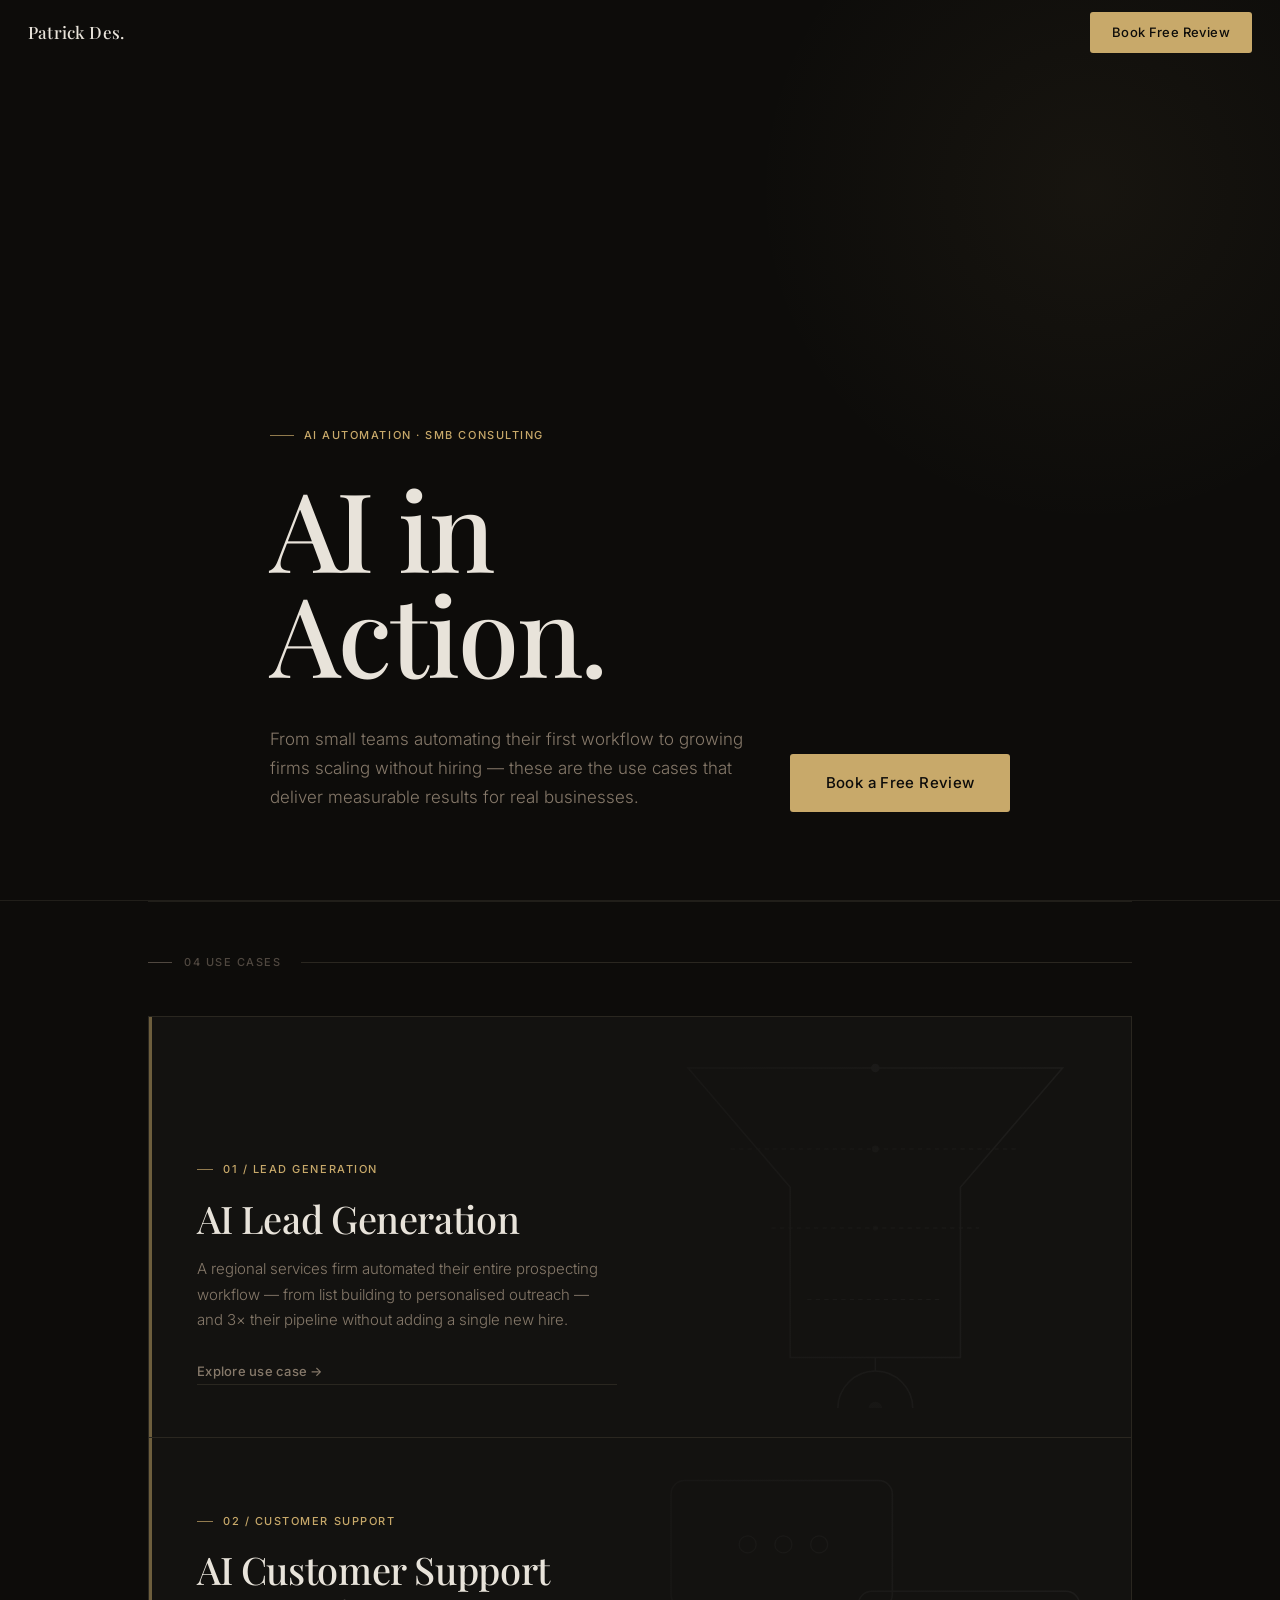
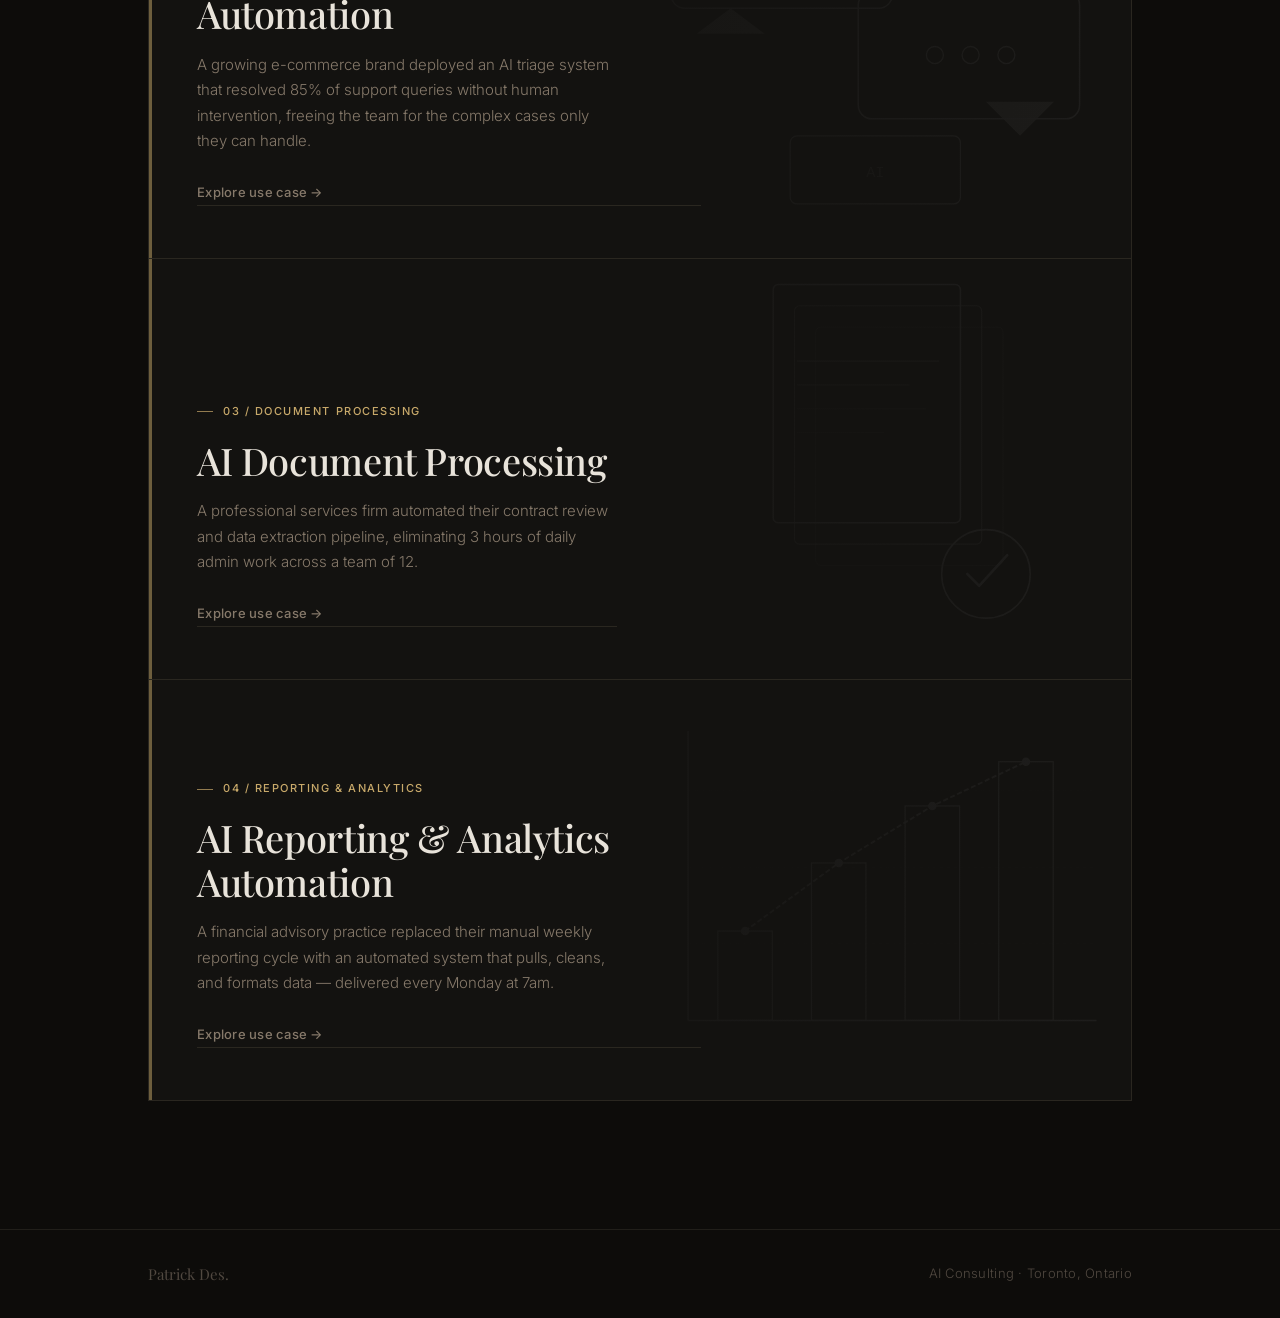
==== commit 0a9321ea: "Unify /usecases design system with main patrickdes.ca theme Replace cool blue/cyan aesthetic with wa" ====
--- a/usecases/index.html
+++ b/usecases/index.html
@@ -1,519 +1,177 @@
 <!DOCTYPE html>
 <html lang="en">
 <head>
-    <meta charset="UTF-8">
-    <meta name="viewport" content="width=device-width, initial-scale=1.0">
-    <title>AI Automation Use Cases — patrickdes</title>
-    <link rel="preconnect" href="https://fonts.googleapis.com">
-    <link rel="preconnect" href="https://fonts.gstatic.com" crossorigin>
-    <link href="https://fonts.googleapis.com/css2?family=Syne:wght@400;700;800&family=Epilogue:ital,wght@0,300;0,400;0,500;1,300&family=JetBrains+Mono:wght@400;500&display=swap" rel="stylesheet">
-    <style>
-        *, *::before, *::after { box-sizing: border-box; margin: 0; padding: 0; }
-
-        :root {
-            --bg:            #07070f;
-            --accent:        #00d4ff;
-            --accent-purple: #8b6fff;
-            --accent-green:  #00e87a;
-            --accent-amber:  #ffb800;
-            --text:          #e4e4f0;
-            --muted:         #5a5a78;
-            --border:        rgba(0, 212, 255, 0.09);
-        }
-
-        html { scroll-behavior: smooth; }
-
-        body {
-            background: var(--bg);
-            color: var(--text);
-            font-family: 'Epilogue', sans-serif;
-            font-weight: 300;
-            overflow-x: hidden;
-            -webkit-font-smoothing: antialiased;
-        }
-
-        body::before {
-            content: '';
-            position: fixed;
-            inset: 0;
-            background-image:
-                linear-gradient(rgba(0,212,255,0.025) 1px, transparent 1px),
-                linear-gradient(90deg, rgba(0,212,255,0.025) 1px, transparent 1px);
-            background-size: 64px 64px;
-            pointer-events: none;
-            z-index: 0;
-        }
-
-        nav {
-            position: fixed;
-            inset: 0 0 auto 0;
-            z-index: 100;
-            display: flex;
-            align-items: center;
-            justify-content: space-between;
-            padding: 22px 48px;
-            border-bottom: 1px solid var(--border);
-            background: rgba(7,7,15,0.88);
-            backdrop-filter: blur(18px);
-            -webkit-backdrop-filter: blur(18px);
-        }
-
-        .nav-logo {
-            font-family: 'JetBrains Mono', monospace;
-            font-size: 13px;
-            font-weight: 500;
-            letter-spacing: 0.06em;
-            color: var(--text);
-            text-decoration: none;
-        }
-        .nav-logo em { color: var(--accent); font-style: normal; }
-
-        .nav-links { display: flex; gap: 36px; }
-        .nav-links a {
-            font-size: 13px; font-weight: 400;
-            letter-spacing: 0.03em;
-            color: var(--muted);
-            text-decoration: none;
-            transition: color 0.2s;
-        }
-        .nav-links a:hover, .nav-links a.active { color: var(--text); }
-
-        .btn-outline {
-            font-family: 'JetBrains Mono', monospace;
-            font-size: 11px; font-weight: 500;
-            letter-spacing: 0.08em;
-            padding: 10px 22px;
-            border: 1px solid rgba(0,212,255,0.35);
-            color: var(--accent);
-            text-decoration: none;
-            transition: all 0.2s;
-        }
-        .btn-outline:hover {
-            background: rgba(0,212,255,0.07);
-            border-color: var(--accent);
-            box-shadow: 0 0 20px rgba(0,212,255,0.12);
-        }
-
-        .hero {
-            position: relative;
-            z-index: 1;
-            min-height: 100vh;
-            display: flex;
-            flex-direction: column;
-            justify-content: flex-end;
-            padding: 140px 48px 88px;
-        }
-
-        .hero-eyebrow {
-            font-family: 'JetBrains Mono', monospace;
-            font-size: 11px;
-            letter-spacing: 0.16em;
-            text-transform: uppercase;
-            color: var(--accent);
-            margin-bottom: 28px;
-            opacity: 0;
-            animation: fadeUp 0.5s ease forwards 0.15s;
-        }
-
-        .hero h1 {
-            font-family: 'Syne', sans-serif;
-            font-weight: 800;
-            font-size: clamp(64px, 10vw, 136px);
-            line-height: 0.90;
-            letter-spacing: -0.04em;
-            color: var(--text);
-            max-width: 820px;
-            margin-bottom: 52px;
-            opacity: 0;
-            animation: fadeUp 0.65s ease forwards 0.3s;
-        }
-
-        .hero-row {
-            display: flex;
-            align-items: flex-end;
-            justify-content: space-between;
-            gap: 40px;
-            opacity: 0;
-            animation: fadeUp 0.55s ease forwards 0.48s;
-        }
-
-        .hero-desc {
-            max-width: 420px;
-            font-size: 16px;
-            line-height: 1.72;
-            color: var(--muted);
-        }
-
-        .btn-primary {
-            font-family: 'JetBrains Mono', monospace;
-            font-size: 11px; font-weight: 500;
-            letter-spacing: 0.08em;
-            padding: 15px 28px;
-            background: var(--accent);
-            color: #07070f;
-            text-decoration: none;
-            white-space: nowrap;
-            flex-shrink: 0;
-            display: inline-flex;
-            align-items: center;
-            gap: 8px;
-            transition: all 0.22s;
-        }
-        .btn-primary:hover {
-            background: #2ddeff;
-            transform: translateY(-2px);
-            box-shadow: 0 10px 36px rgba(0,212,255,0.28);
-        }
-
-        .cases {
-            position: relative;
-            z-index: 1;
-            padding: 0 48px 128px;
-        }
-
-        .cases-header {
-            display: flex;
-            align-items: center;
-            gap: 20px;
-            border-top: 1px solid var(--border);
-            padding: 48px 0 40px;
-            opacity: 0;
-            animation: fadeUp 0.5s ease forwards 0.6s;
-        }
-
-        .cases-label {
-            font-family: 'JetBrains Mono', monospace;
-            font-size: 11px;
-            letter-spacing: 0.14em;
-            text-transform: uppercase;
-            color: var(--muted);
-        }
-
-        .cases-divider { flex: 1; height: 1px; background: var(--border); }
-
-        .case-list { display: flex; flex-direction: column; gap: 12px; }
-
-        .case-card {
-            position: relative;
-            min-height: 460px;
-            overflow: hidden;
-            display: flex;
-            cursor: pointer;
-            text-decoration: none;
-        }
-
-        .case-card::before {
-            content: '';
-            position: absolute;
-            left: 0; top: 0; bottom: 0;
-            width: 3px;
-            z-index: 4;
-            transition: box-shadow 0.35s ease;
-        }
-        .case-card:nth-child(1)::before { background: var(--accent); }
-        .case-card:nth-child(2)::before { background: var(--accent-purple); }
-        .case-card:nth-child(3)::before { background: var(--accent-green); }
-        .case-card:nth-child(4)::before { background: var(--accent-amber); }
-
-        .case-card:nth-child(1):hover::before { box-shadow: 0 0 24px var(--accent), 0 0 48px rgba(0,212,255,0.4); }
-        .case-card:nth-child(2):hover::before { box-shadow: 0 0 24px var(--accent-purple), 0 0 48px rgba(139,111,255,0.4); }
-        .case-card:nth-child(3):hover::before { box-shadow: 0 0 24px var(--accent-green), 0 0 48px rgba(0,232,122,0.4); }
-        .case-card:nth-child(4):hover::before { box-shadow: 0 0 24px var(--accent-amber), 0 0 48px rgba(255,184,0,0.4); }
-
-        .card-bg {
-            position: absolute; inset: 0;
-            transition: transform 0.7s cubic-bezier(0.25,0.46,0.45,0.94);
-        }
-        .case-card:hover .card-bg { transform: scale(1.04); }
-
-        .case-card:nth-child(1) .card-bg {
-            background: radial-gradient(ellipse at 88% 50%, rgba(0,212,255,0.24) 0%, transparent 55%),
-                radial-gradient(ellipse at 70% 15%, rgba(0,80,210,0.18) 0%, transparent 45%), #090913;
-        }
-        .case-card:nth-child(2) .card-bg {
-            background: radial-gradient(ellipse at 85% 55%, rgba(139,111,255,0.28) 0%, transparent 55%),
-                radial-gradient(ellipse at 95% 15%, rgba(190,80,255,0.14) 0%, transparent 45%), #09090e;
-        }
-        .case-card:nth-child(3) .card-bg {
-            background: radial-gradient(ellipse at 82% 52%, rgba(0,232,122,0.2) 0%, transparent 55%),
-                radial-gradient(ellipse at 95% 20%, rgba(0,180,100,0.14) 0%, transparent 45%), #060e0a;
-        }
-        .case-card:nth-child(4) .card-bg {
-            background: radial-gradient(ellipse at 85% 50%, rgba(255,184,0,0.22) 0%, transparent 55%),
-                radial-gradient(ellipse at 92% 80%, rgba(255,100,0,0.14) 0%, transparent 45%), #0e0b04;
-        }
-
-        .card-art {
-            position: absolute;
-            right: 0; top: 0; bottom: 0;
-            width: 58%;
-            opacity: 0.1;
-            transition: opacity 0.45s ease;
-            pointer-events: none;
-        }
-        .case-card:hover .card-art { opacity: 0.18; }
-
-        .card-overlay {
-            position: absolute; inset: 0;
-            background: linear-gradient(90deg, #07070f 0%, rgba(7,7,15,0.92) 32%, rgba(7,7,15,0.55) 60%, rgba(7,7,15,0.05) 100%);
-            pointer-events: none;
-            z-index: 2;
-        }
-
-        .card-content {
-            position: relative;
-            z-index: 3;
-            padding: 60px 52px;
-            display: flex;
-            flex-direction: column;
-            justify-content: flex-end;
-            max-width: 560px;
-        }
-
-        .card-tag {
-            font-family: 'JetBrains Mono', monospace;
-            font-size: 11px;
-            letter-spacing: 0.14em;
-            text-transform: uppercase;
-            margin-bottom: 20px;
-        }
-        .case-card:nth-child(1) .card-tag { color: var(--accent); }
-        .case-card:nth-child(2) .card-tag { color: var(--accent-purple); }
-        .case-card:nth-child(3) .card-tag { color: var(--accent-green); }
-        .case-card:nth-child(4) .card-tag { color: var(--accent-amber); }
-
-        .card-content h2 {
-            font-family: 'Syne', sans-serif;
-            font-weight: 700;
-            font-size: clamp(26px, 3.2vw, 42px);
-            line-height: 1.07;
-            letter-spacing: -0.025em;
-            color: var(--text);
-            margin-bottom: 18px;
-        }
-
-        .card-content p {
-            font-size: 15px;
-            line-height: 1.68;
-            color: rgba(228,228,240,0.55);
-            margin-bottom: 32px;
-            max-width: 380px;
-        }
-
-        .discover-link {
-            font-family: 'JetBrains Mono', monospace;
-            font-size: 12px; font-weight: 500;
-            letter-spacing: 0.06em;
-            color: var(--text);
-            text-decoration: underline;
-            text-underline-offset: 4px;
-            text-decoration-color: rgba(228,228,240,0.25);
-            display: inline-flex;
-            align-items: center;
-            gap: 6px;
-            transition: all 0.2s;
-        }
-        .case-card:nth-child(1):hover .discover-link { color: var(--accent); text-decoration-color: var(--accent); }
-        .case-card:nth-child(2):hover .discover-link { color: var(--accent-purple); text-decoration-color: var(--accent-purple); }
-        .case-card:nth-child(3):hover .discover-link { color: var(--accent-green); text-decoration-color: var(--accent-green); }
-        .case-card:nth-child(4):hover .discover-link { color: var(--accent-amber); text-decoration-color: var(--accent-amber); }
-
-        footer {
-            position: relative;
-            z-index: 1;
-            border-top: 1px solid var(--border);
-            padding: 36px 48px;
-            display: flex;
-            align-items: center;
-            justify-content: space-between;
-        }
-
-        .footer-logo { font-family: 'JetBrains Mono', monospace; font-size: 12px; color: var(--muted); }
-        .footer-logo em { color: var(--accent); font-style: normal; }
-        .footer-links { display: flex; gap: 28px; }
-        .footer-links a { font-size: 12px; font-weight: 300; color: var(--muted); text-decoration: none; transition: color 0.2s; }
-        .footer-links a:hover { color: var(--text); }
-        .footer-copy { font-family: 'JetBrains Mono', monospace; font-size: 10px; color: var(--muted); opacity: 0.45; }
-
-        @keyframes fadeUp {
-            from { opacity: 0; transform: translateY(22px); }
-            to   { opacity: 1; transform: translateY(0); }
-        }
-
-        .case-card {
-            opacity: 0;
-            transform: translateY(18px);
-            transition: opacity 0.55s ease, transform 0.55s ease;
-        }
-        .case-card.visible { opacity: 1; transform: translateY(0); }
-
-        @media (max-width: 768px) {
-            nav { padding: 18px 24px; }
-            .nav-links { display: none; }
-            .hero { padding: 110px 24px 64px; }
-            .hero-row { flex-direction: column; align-items: flex-start; gap: 28px; }
-            .cases { padding: 0 24px 80px; }
-            .card-content { padding: 40px 28px; max-width: 100%; }
-            .case-card { min-height: 380px; }
-            footer { padding: 28px 24px; flex-direction: column; gap: 20px; text-align: center; }
-            .footer-links { flex-wrap: wrap; justify-content: center; gap: 16px; }
-        }
-    </style>
+  <meta charset="UTF-8">
+  <meta name="viewport" content="width=device-width, initial-scale=1.0">
+  <title>AI Automation Use Cases — Patrick Des</title>
+  <meta name="description" content="Real AI automation use cases for Toronto SMBs — lead generation, customer support, document processing, and reporting.">
+  <link rel="preconnect" href="https://fonts.googleapis.com">
+  <link rel="preconnect" href="https://fonts.gstatic.com" crossorigin>
+  <link href="https://fonts.googleapis.com/css2?family=Playfair+Display:ital,wght@0,400;0,500;0,600;1,400;1,500&family=Inter:wght@300;400;500;600&display=swap" rel="stylesheet">
+  <link rel="stylesheet" href="shared.css">
 </head>
 <body>
 
-    <nav>
-        <a href="/" class="nav-logo">patrickdes<em>.</em></a>
-        <div class="nav-links">
-            <a href="./" class="active">Use Cases</a>
-            <a href="/services">Services</a>
-            <a href="/about">About</a>
-        </div>
-        <a href="/#contact" class="btn-outline">Book a Call ↗</a>
-    </nav>
+  <nav id="navbar">
+    <a href="/" class="nav-logo">Patrick Des.</a>
+    <a href="/#book" class="nav-cta">Book Free Review</a>
+  </nav>
 
-    <section class="hero">
-        <div class="hero-eyebrow">AI Automation · SMB Consulting</div>
-        <h1>AI in<br>Action</h1>
-        <div class="hero-row">
-            <p class="hero-desc">From small teams automating their first workflow to growing firms scaling without hiring — these are the use cases that deliver measurable results for real businesses.</p>
-            <a href="/#contact" class="btn-primary">Book a Strategy Call ↗</a>
-        </div>
-    </section>
+  <!-- ─── HERO ─── -->
+  <section class="uc-hero">
+    <div class="container">
+      <p class="uc-hero-eyebrow reveal">AI Automation &middot; SMB Consulting</p>
+      <h1 class="reveal">AI in<br>Action.</h1>
+      <div class="uc-hero-row reveal">
+        <p class="uc-hero-sub">From small teams automating their first workflow to growing firms scaling without hiring — these are the use cases that deliver measurable results for real businesses.</p>
+        <a href="/#book" class="btn-primary">Book a Free Review</a>
+      </div>
+    </div>
+  </section>
 
-    <section class="cases">
-        <div class="cases-header">
-            <span class="cases-label">// 04 Use Cases</span>
-            <div class="cases-divider"></div>
-        </div>
+  <hr class="divider">
 
-        <div class="case-list">
+  <!-- ─── CASE CARDS ─── -->
+  <section class="cases">
+    <div class="container">
+      <div class="cases-header">
+        <span class="section-label" style="margin-bottom: 0;">04 Use Cases</span>
+        <div class="cases-divider"></div>
+      </div>
 
-            <a href="./lead-generation.html" class="case-card">
-                <div class="card-bg"></div>
-                <svg class="card-art" viewBox="0 0 600 460" fill="none" preserveAspectRatio="xMidYMid slice">
-                    <path d="M80 60 L520 60 L400 200 L400 400 L200 400 L200 200 Z" stroke="white" stroke-width="1.8" fill="none"/>
-                    <line x1="130" y1="155" x2="470" y2="155" stroke="white" stroke-width="1.2" stroke-dasharray="5 5"/>
-                    <line x1="178" y1="248" x2="422" y2="248" stroke="white" stroke-width="1.2" stroke-dasharray="5 5"/>
-                    <line x1="220" y1="332" x2="380" y2="332" stroke="white" stroke-width="1.2" stroke-dasharray="5 5"/>
-                    <circle cx="300" cy="460" r="44" stroke="white" stroke-width="1.8" fill="none"/>
-                    <line x1="300" y1="400" x2="300" y2="416" stroke="white" stroke-width="1.8"/>
-                    <circle cx="300" cy="460" r="8" fill="white" opacity="0.6"/>
-                    <circle cx="300" cy="60" r="5" fill="white"/>
-                    <circle cx="300" cy="155" r="4" fill="white" opacity="0.7"/>
-                    <circle cx="300" cy="248" r="3" fill="white" opacity="0.5"/>
-                </svg>
-                <div class="card-overlay"></div>
-                <div class="card-content">
-                    <div class="card-tag">01 / Lead Generation</div>
-                    <h2>AI Lead Generation</h2>
-                    <p>A regional services firm automated their entire prospecting workflow — from list building to personalised outreach — and 3× their pipeline without adding a single new hire.</p>
-                    <span class="discover-link">Explore use case →</span>
-                </div>
-            </a>
+      <div class="case-list">
 
-            <a href="./customer-support.html" class="case-card">
-                <div class="card-bg"></div>
-                <svg class="card-art" viewBox="0 0 600 460" fill="none" preserveAspectRatio="xMidYMid slice">
-                    <rect x="60" y="50" width="260" height="150" rx="16" stroke="white" stroke-width="1.8" fill="none"/>
-                    <path d="M90 230 L130 200 L170 230" fill="white" opacity="0.8"/>
-                    <rect x="280" y="180" width="260" height="150" rx="16" stroke="white" stroke-width="1.8" fill="none"/>
-                    <path d="M510 310 L470 350 L430 310" fill="white" opacity="0.8"/>
-                    <circle cx="150" cy="125" r="10" stroke="white" stroke-width="1.5" fill="none"/>
-                    <circle cx="192" cy="125" r="10" stroke="white" stroke-width="1.5" fill="none"/>
-                    <circle cx="234" cy="125" r="10" stroke="white" stroke-width="1.5" fill="none"/>
-                    <circle cx="370" cy="255" r="10" stroke="white" stroke-width="1.5" fill="none"/>
-                    <circle cx="412" cy="255" r="10" stroke="white" stroke-width="1.5" fill="none"/>
-                    <circle cx="454" cy="255" r="10" stroke="white" stroke-width="1.5" fill="none"/>
-                    <rect x="200" y="350" width="200" height="80" rx="8" stroke="white" stroke-width="1.5" fill="none"/>
-                    <text x="300" y="398" text-anchor="middle" fill="white" font-size="18" opacity="0.6" font-family="monospace">AI</text>
-                </svg>
-                <div class="card-overlay"></div>
-                <div class="card-content">
-                    <div class="card-tag">02 / Customer Support</div>
-                    <h2>AI Customer Support Automation</h2>
-                    <p>A growing e-commerce brand deployed an AI triage system that resolved 85% of support queries without human intervention, freeing the team for the complex cases only they can handle.</p>
-                    <span class="discover-link">Explore use case →</span>
-                </div>
-            </a>
+        <a href="./lead-generation.html" class="case-card">
+          <svg class="card-art" viewBox="0 0 600 460" fill="none" preserveAspectRatio="xMidYMid slice">
+            <path d="M80 60 L520 60 L400 200 L400 400 L200 400 L200 200 Z" stroke="white" stroke-width="1.8" fill="none"/>
+            <line x1="130" y1="155" x2="470" y2="155" stroke="white" stroke-width="1.2" stroke-dasharray="5 5"/>
+            <line x1="178" y1="248" x2="422" y2="248" stroke="white" stroke-width="1.2" stroke-dasharray="5 5"/>
+            <line x1="220" y1="332" x2="380" y2="332" stroke="white" stroke-width="1.2" stroke-dasharray="5 5"/>
+            <circle cx="300" cy="460" r="44" stroke="white" stroke-width="1.8" fill="none"/>
+            <line x1="300" y1="400" x2="300" y2="416" stroke="white" stroke-width="1.8"/>
+            <circle cx="300" cy="460" r="8" fill="white" opacity="0.6"/>
+            <circle cx="300" cy="60" r="5" fill="white"/>
+            <circle cx="300" cy="155" r="4" fill="white" opacity="0.7"/>
+            <circle cx="300" cy="248" r="3" fill="white" opacity="0.5"/>
+          </svg>
+          <div class="card-overlay"></div>
+          <div class="card-content">
+            <div class="card-tag">01 / Lead Generation</div>
+            <h2>AI Lead Generation</h2>
+            <p>A regional services firm automated their entire prospecting workflow — from list building to personalised outreach — and 3&times; their pipeline without adding a single new hire.</p>
+            <span class="discover-link">Explore use case &rarr;</span>
+          </div>
+        </a>
 
-            <a href="./document-processing.html" class="case-card">
-                <div class="card-bg"></div>
-                <svg class="card-art" viewBox="0 0 600 460" fill="none" preserveAspectRatio="xMidYMid slice">
-                    <rect x="180" y="30"  width="220" height="280" rx="6" stroke="white" stroke-width="1.8" fill="none"/>
-                    <rect x="205" y="55"  width="220" height="280" rx="6" stroke="white" stroke-width="1.3" fill="none" opacity="0.7"/>
-                    <rect x="230" y="80"  width="220" height="280" rx="6" stroke="white" stroke-width="1"   fill="none" opacity="0.4"/>
-                    <line x1="208" y1="120" x2="375" y2="120" stroke="white" stroke-width="1.4" opacity="0.7"/>
-                    <line x1="208" y1="148" x2="340" y2="148" stroke="white" stroke-width="1.4" opacity="0.5"/>
-                    <line x1="208" y1="176" x2="360" y2="176" stroke="white" stroke-width="1.4" opacity="0.35"/>
-                    <line x1="208" y1="204" x2="310" y2="204" stroke="white" stroke-width="1.4" opacity="0.25"/>
-                    <circle cx="430" cy="370" r="52" stroke="white" stroke-width="1.8" fill="none"/>
-                    <path d="M408 370 L422 384 L455 348" stroke="white" stroke-width="3" stroke-linecap="round" stroke-linejoin="round"/>
-                </svg>
-                <div class="card-overlay"></div>
-                <div class="card-content">
-                    <div class="card-tag">03 / Document Processing</div>
-                    <h2>AI Document Processing</h2>
-                    <p>A professional services firm automated their contract review and data extraction pipeline, eliminating 3 hours of daily admin work across a team of 12.</p>
-                    <span class="discover-link">Explore use case →</span>
-                </div>
-            </a>
+        <a href="./customer-support.html" class="case-card">
+          <svg class="card-art" viewBox="0 0 600 460" fill="none" preserveAspectRatio="xMidYMid slice">
+            <rect x="60" y="50" width="260" height="150" rx="16" stroke="white" stroke-width="1.8" fill="none"/>
+            <path d="M90 230 L130 200 L170 230" fill="white" opacity="0.8"/>
+            <rect x="280" y="180" width="260" height="150" rx="16" stroke="white" stroke-width="1.8" fill="none"/>
+            <path d="M510 310 L470 350 L430 310" fill="white" opacity="0.8"/>
+            <circle cx="150" cy="125" r="10" stroke="white" stroke-width="1.5" fill="none"/>
+            <circle cx="192" cy="125" r="10" stroke="white" stroke-width="1.5" fill="none"/>
+            <circle cx="234" cy="125" r="10" stroke="white" stroke-width="1.5" fill="none"/>
+            <circle cx="370" cy="255" r="10" stroke="white" stroke-width="1.5" fill="none"/>
+            <circle cx="412" cy="255" r="10" stroke="white" stroke-width="1.5" fill="none"/>
+            <circle cx="454" cy="255" r="10" stroke="white" stroke-width="1.5" fill="none"/>
+            <rect x="200" y="350" width="200" height="80" rx="8" stroke="white" stroke-width="1.5" fill="none"/>
+            <text x="300" y="398" text-anchor="middle" fill="white" font-size="18" opacity="0.6" font-family="monospace">AI</text>
+          </svg>
+          <div class="card-overlay"></div>
+          <div class="card-content">
+            <div class="card-tag">02 / Customer Support</div>
+            <h2>AI Customer Support Automation</h2>
+            <p>A growing e-commerce brand deployed an AI triage system that resolved 85% of support queries without human intervention, freeing the team for the complex cases only they can handle.</p>
+            <span class="discover-link">Explore use case &rarr;</span>
+          </div>
+        </a>
 
-            <a href="./reporting-analytics.html" class="case-card">
-                <div class="card-bg"></div>
-                <svg class="card-art" viewBox="0 0 600 460" fill="none" preserveAspectRatio="xMidYMid slice">
-                    <line x1="80" y1="400" x2="560" y2="400" stroke="white" stroke-width="1.8"/>
-                    <line x1="80" y1="400" x2="80"  y2="60"  stroke="white" stroke-width="1.8"/>
-                    <line x1="80" y1="310" x2="560" y2="310" stroke="white" stroke-width="0.8" opacity="0.2" stroke-dasharray="4 4"/>
-                    <line x1="80" y1="220" x2="560" y2="220" stroke="white" stroke-width="0.8" opacity="0.2" stroke-dasharray="4 4"/>
-                    <line x1="80" y1="130" x2="560" y2="130" stroke="white" stroke-width="0.8" opacity="0.2" stroke-dasharray="4 4"/>
-                    <rect x="115" y="295" width="64" height="105" stroke="white" stroke-width="1.5" fill="none"/>
-                    <rect x="225" y="215" width="64" height="185" stroke="white" stroke-width="1.5" fill="none"/>
-                    <rect x="335" y="148" width="64" height="252" stroke="white" stroke-width="1.5" fill="none"/>
-                    <rect x="445" y="96"  width="64" height="304" stroke="white" stroke-width="1.5" fill="none"/>
-                    <polyline points="147,295 257,215 367,148 477,96" stroke="white" stroke-width="2.2" stroke-dasharray="6 3" fill="none"/>
-                    <circle cx="147" cy="295" r="5" fill="white"/>
-                    <circle cx="257" cy="215" r="5" fill="white"/>
-                    <circle cx="367" cy="148" r="5" fill="white"/>
-                    <circle cx="477" cy="96"  r="5" fill="white"/>
-                </svg>
-                <div class="card-overlay"></div>
-                <div class="card-content">
-                    <div class="card-tag">04 / Reporting &amp; Analytics</div>
-                    <h2>AI Reporting &amp; Analytics Automation</h2>
-                    <p>A financial advisory practice replaced their manual weekly reporting cycle with an automated system that pulls, cleans, and formats data — delivered every Monday at 7am.</p>
-                    <span class="discover-link">Explore use case →</span>
-                </div>
-            </a>
+        <a href="./document-processing.html" class="case-card">
+          <svg class="card-art" viewBox="0 0 600 460" fill="none" preserveAspectRatio="xMidYMid slice">
+            <rect x="180" y="30" width="220" height="280" rx="6" stroke="white" stroke-width="1.8" fill="none"/>
+            <rect x="205" y="55" width="220" height="280" rx="6" stroke="white" stroke-width="1.3" fill="none" opacity="0.7"/>
+            <rect x="230" y="80" width="220" height="280" rx="6" stroke="white" stroke-width="1" fill="none" opacity="0.4"/>
+            <line x1="208" y1="120" x2="375" y2="120" stroke="white" stroke-width="1.4" opacity="0.7"/>
+            <line x1="208" y1="148" x2="340" y2="148" stroke="white" stroke-width="1.4" opacity="0.5"/>
+            <line x1="208" y1="176" x2="360" y2="176" stroke="white" stroke-width="1.4" opacity="0.35"/>
+            <line x1="208" y1="204" x2="310" y2="204" stroke="white" stroke-width="1.4" opacity="0.25"/>
+            <circle cx="430" cy="370" r="52" stroke="white" stroke-width="1.8" fill="none"/>
+            <path d="M408 370 L422 384 L455 348" stroke="white" stroke-width="3" stroke-linecap="round" stroke-linejoin="round"/>
+          </svg>
+          <div class="card-overlay"></div>
+          <div class="card-content">
+            <div class="card-tag">03 / Document Processing</div>
+            <h2>AI Document Processing</h2>
+            <p>A professional services firm automated their contract review and data extraction pipeline, eliminating 3 hours of daily admin work across a team of 12.</p>
+            <span class="discover-link">Explore use case &rarr;</span>
+          </div>
+        </a>
 
-        </div>
-    </section>
+        <a href="./reporting-analytics.html" class="case-card">
+          <svg class="card-art" viewBox="0 0 600 460" fill="none" preserveAspectRatio="xMidYMid slice">
+            <line x1="80" y1="400" x2="560" y2="400" stroke="white" stroke-width="1.8"/>
+            <line x1="80" y1="400" x2="80" y2="60" stroke="white" stroke-width="1.8"/>
+            <line x1="80" y1="310" x2="560" y2="310" stroke="white" stroke-width="0.8" opacity="0.2" stroke-dasharray="4 4"/>
+            <line x1="80" y1="220" x2="560" y2="220" stroke="white" stroke-width="0.8" opacity="0.2" stroke-dasharray="4 4"/>
+            <line x1="80" y1="130" x2="560" y2="130" stroke="white" stroke-width="0.8" opacity="0.2" stroke-dasharray="4 4"/>
+            <rect x="115" y="295" width="64" height="105" stroke="white" stroke-width="1.5" fill="none"/>
+            <rect x="225" y="215" width="64" height="185" stroke="white" stroke-width="1.5" fill="none"/>
+            <rect x="335" y="148" width="64" height="252" stroke="white" stroke-width="1.5" fill="none"/>
+            <rect x="445" y="96" width="64" height="304" stroke="white" stroke-width="1.5" fill="none"/>
+            <polyline points="147,295 257,215 367,148 477,96" stroke="white" stroke-width="2.2" stroke-dasharray="6 3" fill="none"/>
+            <circle cx="147" cy="295" r="5" fill="white"/>
+            <circle cx="257" cy="215" r="5" fill="white"/>
+            <circle cx="367" cy="148" r="5" fill="white"/>
+            <circle cx="477" cy="96" r="5" fill="white"/>
+          </svg>
+          <div class="card-overlay"></div>
+          <div class="card-content">
+            <div class="card-tag">04 / Reporting &amp; Analytics</div>
+            <h2>AI Reporting &amp; Analytics Automation</h2>
+            <p>A financial advisory practice replaced their manual weekly reporting cycle with an automated system that pulls, cleans, and formats data — delivered every Monday at 7am.</p>
+            <span class="discover-link">Explore use case &rarr;</span>
+          </div>
+        </a>
 
-    <footer>
-        <div class="footer-logo">patrickdes<em>.</em></div>
-        <div class="footer-links">
-            <a href="./">Use Cases</a>
-            <a href="/services">Services</a>
-            <a href="/#contact">Contact</a>
-            <a href="/privacy">Privacy Policy</a>
-        </div>
-        <div class="footer-copy">© 2026 patrickdes</div>
-    </footer>
+      </div>
+    </div>
+  </section>
 
-    <script>
-        const cards = document.querySelectorAll('.case-card');
-        const io = new IntersectionObserver((entries) => {
-            entries.forEach((entry, i) => {
-                if (entry.isIntersecting) {
-                    const idx = [...cards].indexOf(entry.target);
-                    entry.target.style.transitionDelay = `${idx * 0.08}s`;
-                    entry.target.classList.add('visible');
-                    io.unobserve(entry.target);
-                }
-            });
-        }, { threshold: 0.12 });
-        cards.forEach(c => io.observe(c));
-    </script>
+  <!-- ─── FOOTER ─── -->
+  <footer>
+    <div class="container">
+      <div class="footer-inner">
+        <span class="footer-name">Patrick Des.</span>
+        <span class="footer-loc">AI Consulting &middot; Toronto, Ontario</span>
+      </div>
+    </div>
+  </footer>
+
+  <script>
+    // Sticky nav
+    const navbar = document.getElementById('navbar');
+    window.addEventListener('scroll', () => {
+      navbar.classList.toggle('scrolled', window.scrollY > 32);
+    }, { passive: true });
+
+    // Reveal hero elements immediately
+    document.querySelectorAll('.uc-hero .reveal').forEach(el => el.classList.add('visible'));
+
+    // Scroll reveal for cards
+    const cards = document.querySelectorAll('.case-card');
+    const io = new IntersectionObserver((entries) => {
+      entries.forEach(entry => {
+        if (entry.isIntersecting) {
+          const idx = [...cards].indexOf(entry.target);
+          entry.target.style.transitionDelay = `${idx * 0.08}s`;
+          entry.target.classList.add('visible');
+          io.unobserve(entry.target);
+        }
+      });
+    }, { threshold: 0.1 });
+    cards.forEach(c => io.observe(c));
+  </script>
 
 </body>
 </html>
--- a/usecases/shared.css
+++ b/usecases/shared.css
@@ -0,0 +1,675 @@
+/* ─── BASE ─── */
+*, *::before, *::after { box-sizing: border-box; margin: 0; padding: 0; }
+
+:root {
+  --bg:           #0d0c0a;
+  --bg-2:         #131210;
+  --bg-3:         #1a1814;
+  --text:         #e8e3da;
+  --text-muted:   #86796a;
+  --text-dim:     #504840;
+  --accent:       #c8a96a;
+  --accent-light: #d4b87a;
+  --border:       #211f1a;
+  --border-mid:   #2a2720;
+}
+
+html { scroll-behavior: smooth; }
+
+body {
+  font-family: 'Inter', sans-serif;
+  background-color: var(--bg);
+  color: var(--text);
+  line-height: 1.6;
+  -webkit-font-smoothing: antialiased;
+  -moz-osx-font-smoothing: grayscale;
+  overflow-x: hidden;
+}
+
+h1, h2, h3 {
+  font-family: 'Playfair Display', serif;
+  font-weight: 500;
+  line-height: 1.15;
+}
+
+/* ─── NAV ─── */
+nav {
+  position: fixed;
+  top: 0; left: 0; right: 0;
+  z-index: 100;
+  padding: 12px 28px;
+  display: flex;
+  justify-content: space-between;
+  align-items: center;
+  transition: background 0.35s ease, border-color 0.35s ease;
+  border-bottom: 1px solid transparent;
+}
+nav.scrolled {
+  background: rgba(13, 12, 10, 0.94);
+  backdrop-filter: blur(16px);
+  -webkit-backdrop-filter: blur(16px);
+  border-bottom-color: var(--border);
+}
+.nav-logo {
+  font-family: 'Playfair Display', serif;
+  font-size: 17px;
+  font-weight: 500;
+  color: var(--text);
+  text-decoration: none;
+  letter-spacing: 0.01em;
+}
+.nav-cta {
+  font-size: 13px;
+  font-weight: 500;
+  color: var(--bg);
+  background: var(--accent);
+  padding: 10px 22px;
+  border-radius: 3px;
+  text-decoration: none;
+  letter-spacing: 0.03em;
+  transition: background 0.2s ease;
+}
+.nav-cta:hover { background: var(--accent-light); }
+
+/* ─── LAYOUT ─── */
+.container { max-width: 1040px; margin: 0 auto; padding: 0 28px; }
+.container--narrow { max-width: 700px; margin: 0 auto; padding: 0 28px; }
+hr.divider { border: none; border-top: 1px solid var(--border); margin: 0; }
+
+/* ─── BUTTONS ─── */
+.btn-primary {
+  display: inline-block;
+  font-size: 15px;
+  font-weight: 500;
+  color: var(--bg);
+  background: var(--accent);
+  padding: 17px 36px;
+  border-radius: 3px;
+  text-decoration: none;
+  letter-spacing: 0.025em;
+  transition: background 0.2s ease, transform 0.15s ease;
+}
+.btn-primary:hover {
+  background: var(--accent-light);
+  transform: translateY(-2px);
+}
+
+/* ─── SECTION UTILITIES ─── */
+.section-label {
+  font-size: 11px;
+  font-weight: 500;
+  letter-spacing: 0.14em;
+  text-transform: uppercase;
+  color: var(--text-dim);
+  margin-bottom: 52px;
+  display: flex;
+  align-items: center;
+  gap: 12px;
+}
+.section-label::before {
+  content: '';
+  display: block;
+  width: 24px;
+  height: 1px;
+  background: var(--text-dim);
+}
+
+/* ─── REVEAL ANIMATION ─── */
+.reveal {
+  opacity: 0;
+  transform: translateY(22px);
+  transition: opacity 0.65s ease, transform 0.65s ease;
+}
+.reveal.visible { opacity: 1; transform: translateY(0); }
+.d1 { transition-delay: 0.10s; }
+.d2 { transition-delay: 0.20s; }
+.d3 { transition-delay: 0.30s; }
+
+/* ─── FOOTER ─── */
+footer {
+  background: var(--bg);
+  border-top: 1px solid var(--border);
+  padding: 32px 0;
+}
+.footer-inner {
+  display: flex;
+  justify-content: space-between;
+  align-items: center;
+}
+.footer-name {
+  font-family: 'Playfair Display', serif;
+  font-size: 15px;
+  color: var(--text-dim);
+  font-weight: 400;
+}
+.footer-loc {
+  font-size: 13px;
+  color: var(--text-dim);
+  font-weight: 300;
+  letter-spacing: 0.02em;
+}
+
+/* ═══════════════════════════════════════════
+   USE CASES INDEX PAGE
+   ═══════════════════════════════════════════ */
+
+.uc-hero {
+  min-height: 100vh;
+  display: flex;
+  align-items: flex-end;
+  padding: 140px 0 88px;
+  position: relative;
+  overflow: hidden;
+}
+.uc-hero::after {
+  content: '';
+  position: absolute;
+  top: -160px; right: -160px;
+  width: 700px; height: 700px;
+  background: radial-gradient(circle, rgba(200, 169, 106, 0.055) 0%, transparent 68%);
+  pointer-events: none;
+}
+.uc-hero-eyebrow {
+  font-size: 11px;
+  font-weight: 500;
+  letter-spacing: 0.14em;
+  text-transform: uppercase;
+  color: var(--accent);
+  margin-bottom: 32px;
+  display: flex;
+  align-items: center;
+  gap: 10px;
+}
+.uc-hero-eyebrow::before {
+  content: '';
+  display: block;
+  width: 24px; height: 1px;
+  background: var(--accent);
+  opacity: 0.7;
+}
+.uc-hero h1 {
+  font-size: clamp(52px, 9vw, 110px);
+  font-weight: 500;
+  color: var(--text);
+  margin-bottom: 40px;
+  letter-spacing: -0.02em;
+  line-height: 0.95;
+}
+.uc-hero-row {
+  display: flex;
+  align-items: flex-end;
+  justify-content: space-between;
+  gap: 40px;
+}
+.uc-hero-sub {
+  font-size: 17px;
+  color: var(--text-muted);
+  max-width: 480px;
+  line-height: 1.7;
+  font-weight: 300;
+}
+
+/* Case cards — index page */
+.cases { padding: 0 0 128px; }
+.cases-header {
+  display: flex;
+  align-items: center;
+  gap: 20px;
+  padding: 52px 0 44px;
+  border-top: 1px solid var(--border);
+}
+.cases-divider { flex: 1; height: 1px; background: var(--border-mid); }
+.case-list {
+  display: flex;
+  flex-direction: column;
+  gap: 1px;
+  background: var(--border-mid);
+  border: 1px solid var(--border-mid);
+}
+
+.case-card {
+  position: relative;
+  min-height: 420px;
+  overflow: hidden;
+  display: flex;
+  text-decoration: none;
+  background: var(--bg-2);
+  opacity: 0;
+  transform: translateY(18px);
+  transition: opacity 0.55s ease, transform 0.55s ease, background 0.35s ease;
+}
+.case-card.visible { opacity: 1; transform: translateY(0); }
+.case-card:hover { background: var(--bg-3); }
+
+.case-card::before {
+  content: '';
+  position: absolute;
+  left: 0; top: 0; bottom: 0;
+  width: 3px;
+  background: var(--accent);
+  z-index: 4;
+  opacity: 0.5;
+  transition: opacity 0.3s ease, box-shadow 0.3s ease;
+}
+.case-card:hover::before {
+  opacity: 1;
+  box-shadow: 0 0 20px rgba(200, 169, 106, 0.35);
+}
+
+.card-art {
+  position: absolute;
+  right: 0; top: 0; bottom: 0;
+  width: 52%;
+  opacity: 0.05;
+  transition: opacity 0.45s ease;
+  pointer-events: none;
+}
+.case-card:hover .card-art { opacity: 0.09; }
+
+.card-overlay {
+  position: absolute; inset: 0;
+  background: linear-gradient(90deg,
+    var(--bg-2) 0%,
+    rgba(19, 18, 16, 0.92) 30%,
+    rgba(19, 18, 16, 0.52) 60%,
+    rgba(19, 18, 16, 0.05) 100%);
+  pointer-events: none;
+  z-index: 2;
+}
+
+.card-content {
+  position: relative;
+  z-index: 3;
+  padding: 52px 48px;
+  display: flex;
+  flex-direction: column;
+  justify-content: flex-end;
+  max-width: 600px;
+}
+.card-tag {
+  font-size: 11px;
+  font-weight: 500;
+  letter-spacing: 0.14em;
+  text-transform: uppercase;
+  color: var(--accent);
+  margin-bottom: 18px;
+  display: flex;
+  align-items: center;
+  gap: 10px;
+}
+.card-tag::before {
+  content: '';
+  display: block;
+  width: 16px; height: 1px;
+  background: var(--accent);
+  opacity: 0.7;
+}
+.card-content h2 {
+  font-size: clamp(24px, 3vw, 38px);
+  font-weight: 500;
+  color: var(--text);
+  margin-bottom: 16px;
+  letter-spacing: -0.01em;
+}
+.card-content p {
+  font-size: 15px;
+  line-height: 1.7;
+  color: var(--text-muted);
+  margin-bottom: 28px;
+  max-width: 420px;
+  font-weight: 300;
+}
+.discover-link {
+  font-size: 13px;
+  font-weight: 500;
+  color: var(--text-muted);
+  text-decoration: none;
+  letter-spacing: 0.02em;
+  display: inline-flex;
+  align-items: center;
+  gap: 6px;
+  border-bottom: 1px solid var(--border-mid);
+  padding-bottom: 2px;
+  transition: color 0.2s ease, border-color 0.2s ease;
+}
+.case-card:hover .discover-link {
+  color: var(--accent);
+  border-bottom-color: var(--accent);
+}
+
+/* ═══════════════════════════════════════════
+   DETAIL PAGES (shared)
+   ═══════════════════════════════════════════ */
+
+/* Back link */
+.back-link {
+  display: inline-flex;
+  align-items: center;
+  gap: 8px;
+  padding: 84px 28px 0;
+  max-width: 1040px;
+  margin: 0 auto;
+  font-size: 13px;
+  font-weight: 400;
+  color: var(--text-dim);
+  text-decoration: none;
+  letter-spacing: 0.02em;
+  transition: color 0.2s ease;
+  position: relative;
+  z-index: 1;
+  display: block;
+}
+.back-link:hover { color: var(--text-muted); }
+
+/* Case hero */
+.case-hero {
+  padding: 40px 0 88px;
+  position: relative;
+  z-index: 1;
+}
+.hero-tag {
+  font-size: 11px;
+  font-weight: 500;
+  letter-spacing: 0.14em;
+  text-transform: uppercase;
+  color: var(--accent);
+  margin-bottom: 24px;
+  display: flex;
+  align-items: center;
+  gap: 10px;
+}
+.hero-tag::before {
+  content: '';
+  display: block;
+  width: 24px; height: 1px;
+  background: var(--accent);
+  opacity: 0.7;
+}
+.hero-hook {
+  font-size: 15px;
+  font-weight: 400;
+  color: var(--text-muted);
+  margin-bottom: 20px;
+  letter-spacing: 0.01em;
+}
+.case-hero h1 {
+  font-size: clamp(40px, 6vw, 72px);
+  font-weight: 500;
+  color: var(--text);
+  letter-spacing: -0.02em;
+  margin-bottom: 24px;
+  max-width: 800px;
+}
+.hero-intro {
+  font-size: 17px;
+  color: var(--text-muted);
+  font-weight: 300;
+  line-height: 1.72;
+  max-width: 560px;
+}
+
+/* Metrics bar */
+.metrics-bar {
+  border-top: 1px solid var(--border);
+  border-bottom: 1px solid var(--border);
+  background: var(--bg-2);
+  margin-bottom: 0;
+}
+.metrics-grid {
+  display: grid;
+  grid-template-columns: repeat(3, 1fr);
+  gap: 1px;
+  background: var(--border-mid);
+}
+.metric {
+  background: var(--bg-2);
+  padding: 40px 36px;
+  display: flex;
+  flex-direction: column;
+  gap: 10px;
+}
+.metric-value {
+  font-family: 'Playfair Display', serif;
+  font-size: 48px;
+  font-weight: 500;
+  color: var(--text);
+  line-height: 1;
+}
+.metric-label {
+  font-size: 11px;
+  font-weight: 500;
+  color: var(--accent);
+  text-transform: uppercase;
+  letter-spacing: 0.12em;
+}
+
+/* Content blocks */
+.case-content { padding: 0; }
+.content-block {
+  display: grid;
+  grid-template-columns: 200px 1fr;
+  gap: 48px;
+  padding: 68px 0;
+  border-top: 1px solid var(--border);
+}
+.content-block.reveal {
+  opacity: 0;
+  transform: translateY(22px);
+  transition: opacity 0.65s ease, transform 0.65s ease;
+}
+.content-block.reveal.visible { opacity: 1; transform: translateY(0); }
+
+.section-sidebar { padding-top: 4px; }
+.section-num {
+  font-family: 'Playfair Display', serif;
+  font-style: italic;
+  font-size: 13px;
+  color: var(--accent);
+  display: block;
+  margin-bottom: 8px;
+  letter-spacing: 0.04em;
+}
+.section-name {
+  font-size: 11px;
+  font-weight: 500;
+  letter-spacing: 0.12em;
+  text-transform: uppercase;
+  color: var(--text-dim);
+  display: block;
+}
+.section-body h2 {
+  font-size: clamp(26px, 3.5vw, 40px);
+  font-weight: 500;
+  color: var(--text);
+  margin-bottom: 24px;
+  letter-spacing: -0.01em;
+}
+.section-body p {
+  font-size: 16px;
+  color: var(--text-muted);
+  line-height: 1.78;
+  font-weight: 300;
+  margin-bottom: 18px;
+}
+.section-body p:last-child { margin-bottom: 0; }
+
+/* Process steps */
+.process-steps { margin-top: 36px; }
+.step {
+  display: flex;
+  gap: 24px;
+  padding: 24px 0;
+  border-top: 1px solid var(--border);
+  align-items: flex-start;
+}
+.step:first-child { border-top: none; padding-top: 0; }
+.step-num {
+  font-family: 'Playfair Display', serif;
+  font-style: italic;
+  font-size: 15px;
+  color: var(--accent);
+  flex-shrink: 0;
+  width: 28px;
+  padding-top: 3px;
+}
+.step-body h3 {
+  font-size: 18px;
+  font-weight: 500;
+  color: var(--text);
+  margin-bottom: 8px;
+  letter-spacing: -0.005em;
+}
+.step-body p {
+  font-size: 15px;
+  color: var(--text-muted);
+  line-height: 1.7;
+  font-weight: 300;
+  margin-bottom: 0;
+}
+
+/* Pull quote */
+.pull-quote-block {
+  border-top: 1px solid var(--border);
+  border-bottom: 1px solid var(--border);
+  background: var(--bg-2);
+  padding: 72px 0;
+}
+.pull-quote-block.reveal {
+  opacity: 0;
+  transform: translateY(22px);
+  transition: opacity 0.65s ease, transform 0.65s ease;
+}
+.pull-quote-block.reveal.visible { opacity: 1; transform: translateY(0); }
+
+.pull-quote {
+  font-family: 'Playfair Display', serif;
+  font-style: italic;
+  font-size: clamp(20px, 2.8vw, 30px);
+  color: var(--text);
+  line-height: 1.5;
+  font-weight: 400;
+  max-width: 760px;
+  margin-bottom: 24px;
+}
+.pull-quote-cite {
+  font-size: 13px;
+  color: var(--text-dim);
+  font-style: normal;
+  letter-spacing: 0.03em;
+}
+
+/* Related section */
+.related-section {
+  padding: 112px 0;
+  border-top: 1px solid var(--border);
+}
+.related-header { margin-bottom: 52px; }
+.related-header .section-label { margin-bottom: 16px; }
+.related-header h2 {
+  font-size: clamp(28px, 4vw, 44px);
+  font-weight: 500;
+  color: var(--text);
+  letter-spacing: -0.01em;
+}
+
+.related-grid {
+  display: grid;
+  grid-template-columns: repeat(3, 1fr);
+  gap: 1px;
+  background: var(--border-mid);
+  border: 1px solid var(--border-mid);
+}
+.related-card {
+  background: var(--bg);
+  padding: 36px 32px;
+  text-decoration: none;
+  transition: background 0.2s ease;
+  display: flex;
+  flex-direction: column;
+}
+.related-card:hover { background: var(--bg-2); }
+.related-card-tag {
+  font-size: 11px;
+  font-weight: 500;
+  letter-spacing: 0.12em;
+  text-transform: uppercase;
+  color: var(--accent);
+  margin-bottom: 16px;
+  display: block;
+}
+.related-card h3 {
+  font-size: 19px;
+  font-weight: 500;
+  color: var(--text);
+  margin-bottom: 12px;
+  letter-spacing: -0.005em;
+  line-height: 1.2;
+}
+.related-card p {
+  font-size: 14px;
+  line-height: 1.65;
+  color: var(--text-muted);
+  font-weight: 300;
+  flex: 1;
+  margin-bottom: 20px;
+}
+.related-arrow {
+  font-size: 13px;
+  font-weight: 500;
+  color: var(--text-dim);
+  transition: color 0.2s ease;
+}
+.related-card:hover .related-arrow { color: var(--accent); }
+
+/* CTA block */
+.cta-block {
+  background: var(--bg-2);
+  border-top: 1px solid var(--border);
+  text-align: center;
+  padding: 112px 0;
+}
+.cta-block h2 {
+  font-size: clamp(30px, 5vw, 52px);
+  color: var(--text);
+  max-width: 600px;
+  margin: 0 auto 20px;
+  letter-spacing: -0.01em;
+}
+.cta-block h2 em {
+  font-style: italic;
+  color: var(--accent);
+}
+.cta-block > .container--narrow > p {
+  font-size: 16px;
+  color: var(--text-muted);
+  font-weight: 300;
+  max-width: 440px;
+  margin: 0 auto 44px;
+  line-height: 1.7;
+}
+
+/* ─── RESPONSIVE ─── */
+@media (max-width: 860px) {
+  .content-block { grid-template-columns: 1fr; gap: 24px; }
+  .section-sidebar { display: flex; gap: 12px; align-items: center; }
+  .section-name { margin-bottom: 0; }
+  .related-grid { grid-template-columns: 1fr; }
+  .metrics-grid { grid-template-columns: 1fr; }
+  .uc-hero-row { flex-direction: column; align-items: flex-start; gap: 28px; }
+  .case-card { min-height: 340px; }
+  .card-content { max-width: 100%; }
+}
+@media (max-width: 600px) {
+  nav { padding: 12px 20px; }
+  .back-link { padding: 72px 20px 0; }
+  .case-hero { padding: 32px 0 64px; }
+  .container { padding: 0 20px; }
+  .metric { padding: 28px 20px; }
+  .content-block { padding: 48px 0; }
+  .pull-quote-block { padding: 52px 0; }
+  .related-section { padding: 80px 0; }
+  .cta-block { padding: 80px 0; }
+  .footer-inner { flex-direction: column; gap: 6px; text-align: center; }
+  .card-content { padding: 36px 24px; }
+  .case-card { min-height: 300px; }
+}
